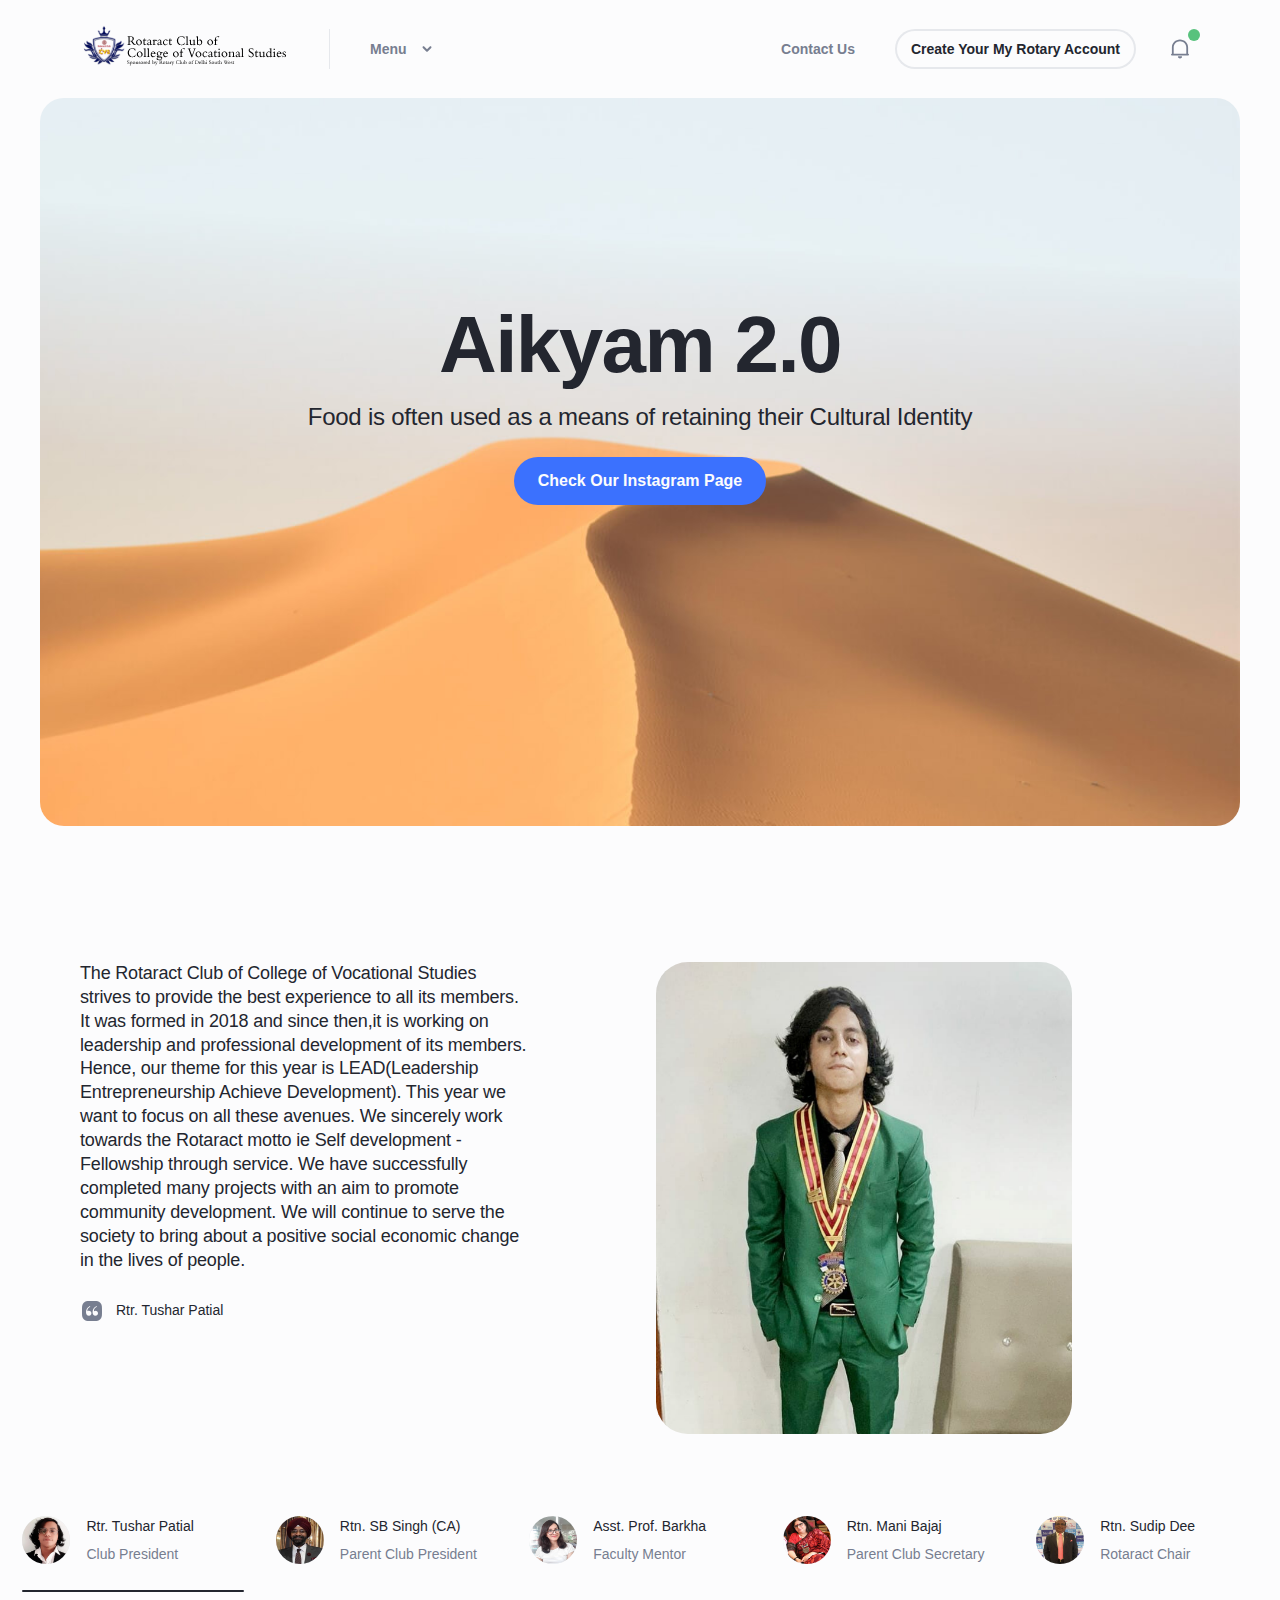
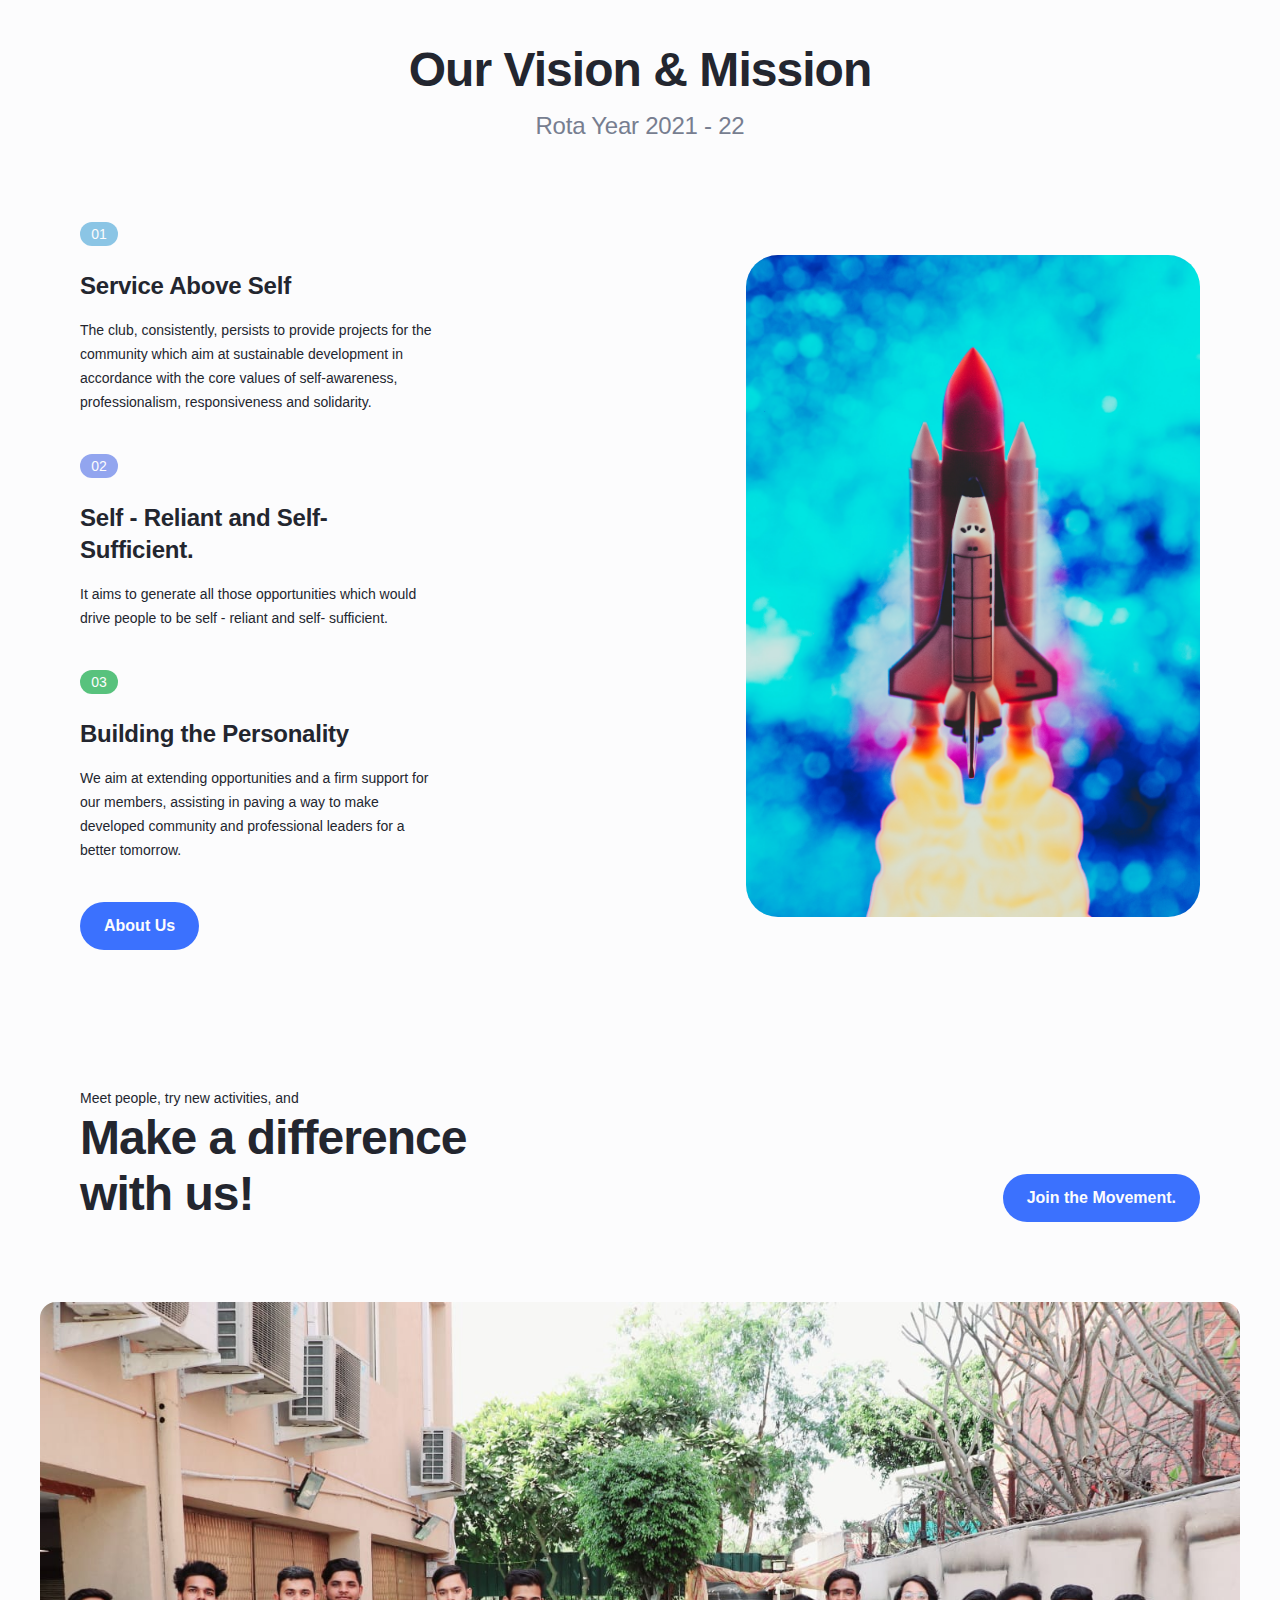
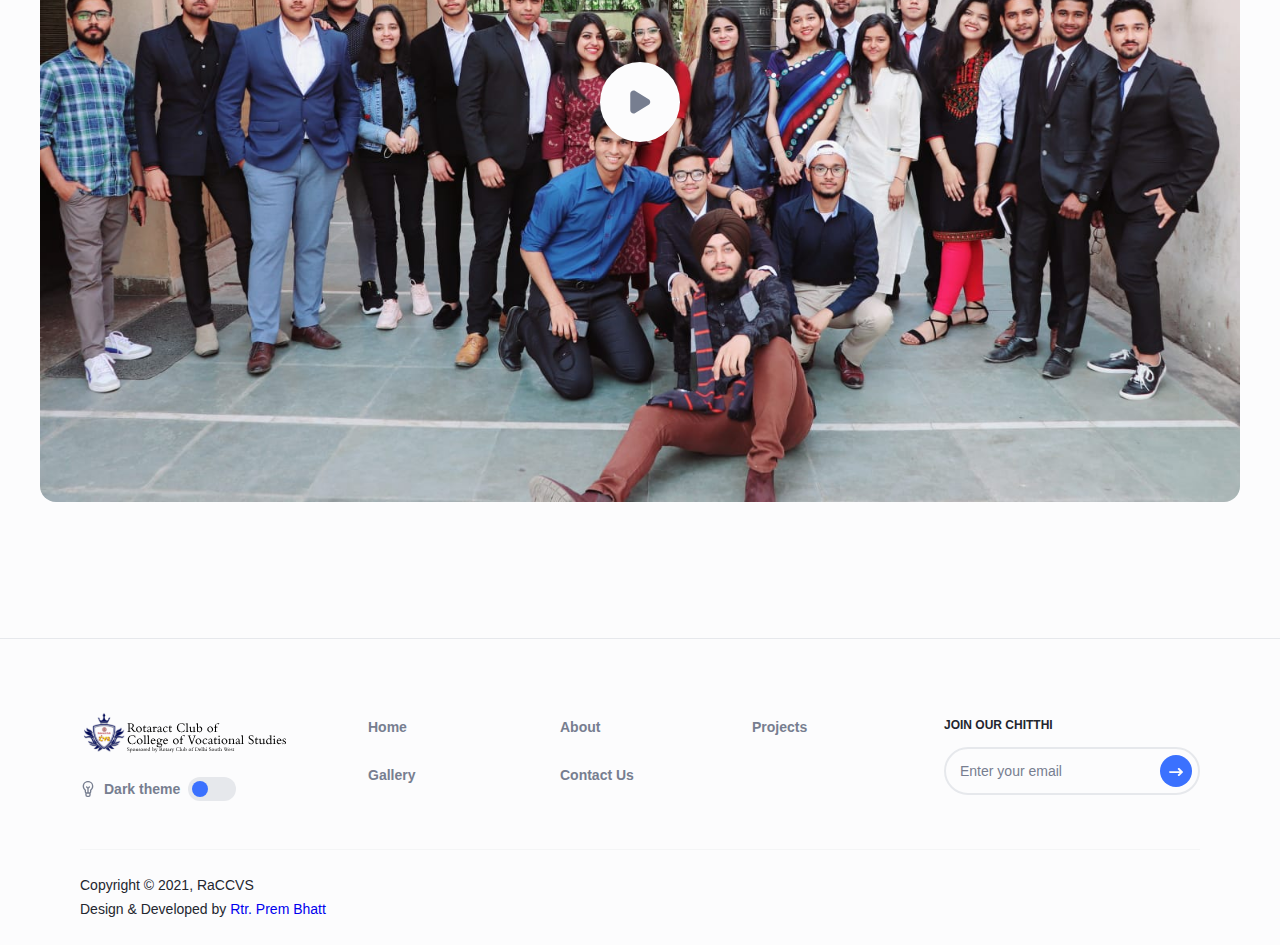
==== index.html @ 1cb5e767 "SB Singh" ====
<!DOCTYPE html>
<html lang="en">

<head>
    <meta charset="UTF-8">
    <meta http-equiv="X-UA-Compatible" content="IE=edge">
    <meta name="viewport" content="width=device-width, initial-scale=1.0">
    <title>Rotaract Club of CVS | Home</title>
    <link rel="shortcut icon" href="assets/img/logo5.svg" type="image/x-icon">
    <!--CSS-->
    <link rel="preconnect" href="https://fonts.gstatic.com/">
    <link rel="stylesheet" href="assets/css/style.css">
    <script>
        var viewportmeta = document.querySelector('meta[name="viewport"]');
        if (viewportmeta) {
            if (screen.width < 375) {
                var newScale = screen.width / 375;
                viewportmeta.content = 'width=375, minimum-scale=' + newScale + ', maximum-scale=1.0, user-scalable=no, initial-scale=' + newScale + '';
            } else {
                viewportmeta.content = 'width=device-width, maximum-scale=1.0, initial-scale=1.0';
            }
        }
    </script>
</head>

<body>
    <!--Darkmode-->
    <script>
        console.log(localStorage.getItem('darkMode'));
        if (localStorage.getItem('darkMode') === "on") {
            document.body.classList.add("dark");
            document.addEventListener("DOMContentLoaded", function () {
                document.querySelector('.js-theme input').checked = true;
            });
        }
    </script>

    <div class="outer">

        <!-- Header Section Start-->
        <header class="header js-header authorization">
            <div class="header__center center">
                <a class="header__logo" href="/">
                    <img class="some-icon" src="assets/img/logo5.svg" alt="Rotaract Club of CVS">
                    <img class="some-icon-dark" src="assets/img/white5.svg" alt="Rotaract Club of CVS">
                </a>
                <div class="header__wrapper js-header-wrapper">
                    <div class="header__item header__item_dropdown js-header-item">
                        <button class="header__head js-header-head">Menu
                            <svg class="icon icon-arrow-down">
                                <use xlink:href="#icon-arrow-down"></use>
                            </svg>
                        </button>
                        <div class="header__body js-header-body">
                            <div class="header__menu">
                                <a class="header__link active" href="index.html">
                                    <svg class="icon icon-home">
                                        <use xlink:href="#icon-home"></use>
                                    </svg>Home
                                </a>
                                <a class="header__link" href="about.html">
                                    <svg class="icon icon-building">
                                        <use xlink:href="#icon-building"></use>
                                    </svg>About
                                </a>
                                <a class="header__link" href="project.html">
                                    <svg class="icon icon-bag">
                                        <use xlink:href="#icon-bag"></use>
                                    </svg>Projects
                                </a>
                                <a class="header__link" href="team.html">
                                    <svg class="icon icon-location">
                                        <use xlink:href="#icon-location"></use>
                                    </svg>Meet Our Team
                                </a>
                                <a class="header__link" href="https://rotaractclubofcvs.substack.com/subscribe">
                                    <svg class="icon icon-comment">
                                        <use xlink:href="#icon-comment"></use>
                                    </svg>Blog
                                </a>
                                <a class="header__link" href="gallery.html">
                                    <svg class="icon icon-image">
                                        <use xlink:href="#icon-image"></use>
                                    </svg>Gallery
                                </a>

                            </div>
                        </div>
                    </div>
                    <a class="header__item" href="mailto:rotaractclubofcvs@gmail.com">Contact Us</a>
                    <a class="button button-stroke button-small header__button"
                        href="https://my.rotary.org/en/signup">Create Your My Rotary Account</a>
                </div>
                <div class="header__item header__item_notification js-header-item">
                    <button class="header__head js-header-head active">
                        <svg class="icon icon-notification">
                            <use xlink:href="#icon-notification"></use>
                        </svg>
                    </button>
                    <div class="header__body js-header-body">
                        <div class="header__title">Notification</div>
                        <div class="header__notifications">

                            <a class="header__notification" href="https://www.instagram.com/rotaractclubofcvs/">
                                <div class="header__avatar"><img src="assets/img/punit.jpeg" alt="Punit"></div>
                                <div class="header__details">
                                    <div class="header__subtitle">Rtr. Punit Kumar</div>
                                    <div class="header__content">Learn more about Aikyam 2.0</div>
                                    <div class="header__date">1 minute ago</div>
                                    <div class="header__status" style="background-color: #3B71FE;"></div>
                                </div>
                            </a>

                            <a class="header__notification" href="https://www.instagram.com/ar/268986765060876/">
                                <div class="header__avatar"><img src="assets/img/prem.jpeg" alt="Prem Bhatt"></div>
                                <div class="header__details">
                                    <div class="header__subtitle">Rtr. Prem Bhatt</div>
                                    <div class="header__content">Check Our Instagram Filter</div>
                                    <div class="header__date">2 hours ago</div>
                                    <div class="header__status" style="background-color: #3B71FE;"></div>
                                </div>
                            </a>
                        </div>
                    </div>
                </div>
                <button class="header__burger js-header-burger"></button>
            </div>
        </header>
        <!-- Header Section End-->

        <div class="outer__inner">

            <!--Hero section Start-->
            <div class="section main main_tasks">
                <div class="main__center center">
                    <div class="main__preview">
                        <picture>
                            <source media="(max-width: 767px)" srcSet="assets/img/main-pic-mobile-5.jpg"><img
                                src="assets/img/main-pic-5.jpg" alt="Main">
                        </picture>
                        <div class="main__wrap">
                            <h1 class="main__title hero">Aikyam 2.0</h1>
                            <div class="main__info info">Food is often used as a means of retaining their Cultural
                                Identity</div>
                            <a class="button main__button" href="https://instagram.com/rotaractclubofcvs?utm_medium=copy_link">Check Our Instagram Page</a>
                        </div>
                    </div>

                </div>
            </div>
            <!--Hero Section End-->

            <!--Notes Section Start-->
            <div class="testimonials__center center js-tabs">
                <div class="adventure__head">
                    <h2 class="adventure__title h2"></h2>
                    <div class="adventure__info info"></div>
                </div>
                <div class="testimonials__container">
                    <div class="testimonials__item js-tabs-item" style="display: none;">
                        <div class="testimonials__row">
                            <div class="testimonials__col">

                                <div class="testimonials__comment">The Rotaract Club of College of Vocational Studies
                                    strives to provide the
                                    best
                                    experience to all its members. It was formed in 2018 and since then,it is working on
                                    leadership and
                                    professional development of its members.
                                    Hence, our theme for this year is LEAD(Leadership Entrepreneurship Achieve
                                    Development). This year we want
                                    to focus
                                    on all these avenues. We sincerely work towards the Rotaract motto ie Self
                                    development - Fellowship
                                    through service.
                                    We have successfully completed many projects with an aim to promote community
                                    development. We will
                                    continue to serve the
                                    society to bring about a positive social economic change in the lives of people.
                                </div>
                                <div class="testimonials__details">
                                    <div class="testimonials__icon">
                                        <svg xmlns="http://www.w3.org/2000/svg" width="24" height="24" fill="none"
                                            viewBox="0 0 24 24">
                                            <path fill-rule="evenodd"
                                                d="M2.804 5C2 6.392 2 8.262 2 12s0 5.608.804 7A6 6 0 0 0 5 21.196C6.392 22 8.262 22 12 22s5.608 0 7-.804A6 6 0 0 0 21.196 19C22 17.608 22 15.739 22 12s0-5.608-.804-7A6 6 0 0 0 19 2.804C17.608 2 15.739 2 12 2s-5.608 0-7 .804A6 6 0 0 0 2.804 5zm4.708 7.31c-.261-.783-.133-1.903.756-3.014.488-.61 1.056-1.083 1.704-1.421a.41.41 0 0 0 .186-.545c-.095-.184-.319-.261-.503-.166-1.17.607-2.057 1.381-2.662 2.32C6.331 10.512 6 11.674 6 12.972c0 1.998.929 3.78 2.948 3.78a2.47 2.47 0 0 0 2.135-1.21c.538-.897.466-2.283-.378-3.071-.835-.78-2.207-.944-3.194-.161zm6.576 0c-.261-.783-.133-1.903.756-3.014.488-.61 1.056-1.083 1.704-1.421a.41.41 0 0 0 .186-.545c-.095-.184-.319-.261-.503-.166-1.169.607-2.057 1.381-2.662 2.32-.661 1.027-.992 2.189-.992 3.487 0 1.998.929 3.78 2.948 3.78 1.367 0 2.476-1.031 2.476-2.476 0-1.571-1.117-2.476-2.476-2.476-.517 0-.995.17-1.436.51z"
                                                fill="#777E90"></path>
                                        </svg>
                                    </div>
                                    <div class="testimonials__author">Rtr. Tushar Patial</div>

                                </div>
                            </div>
                            <div class="testimonials__col">
                                <div class="travel__col">
                                    <div class="travel__wrapper">
                                        <div class="travel__gallery">
                                            <div class="travel__bg">
                                                <img srcSet="assets/img/tush.png" src="assets/img/tush.png"
                                                    alt="President">
                                            </div>
                                        </div>
                                    </div>
                                </div>
                            </div>
                        </div>
                    </div>
                    <div class="testimonials__item js-tabs-item" style="display: block;">
                        <div class="testimonials__row">
                            <div class="testimonials__col">

                                <div class="testimonials__comment">We all know that Rotaract is a voluntary organization
                                    and their club success thrives on one thing only: commitment. Rotaractors are young
                                    people who are committed to Rotary ideals, who are pouring their hearts into
                                    service, and who, in the process, don’t forget to have fun. All the best to the
                                    incoming team led by President Rtr Tushar Patial. Your community will know and judge
                                    Rotaract by your actions, and just like everything else in life- you get out of it
                                    what you put into it.  So, do good work to “Serve to change lives” and follow the
                                    principle of “Service above Self”.</div>
                                <div class="testimonials__details">
                                    <div class="testimonials__icon">
                                        <svg xmlns="http://www.w3.org/2000/svg" width="24" height="24" fill="none"
                                            viewBox="0 0 24 24">
                                            <path fill-rule="evenodd"
                                                d="M2.804 5C2 6.392 2 8.262 2 12s0 5.608.804 7A6 6 0 0 0 5 21.196C6.392 22 8.262 22 12 22s5.608 0 7-.804A6 6 0 0 0 21.196 19C22 17.608 22 15.739 22 12s0-5.608-.804-7A6 6 0 0 0 19 2.804C17.608 2 15.739 2 12 2s-5.608 0-7 .804A6 6 0 0 0 2.804 5zm4.708 7.31c-.261-.783-.133-1.903.756-3.014.488-.61 1.056-1.083 1.704-1.421a.41.41 0 0 0 .186-.545c-.095-.184-.319-.261-.503-.166-1.17.607-2.057 1.381-2.662 2.32C6.331 10.512 6 11.674 6 12.972c0 1.998.929 3.78 2.948 3.78a2.47 2.47 0 0 0 2.135-1.21c.538-.897.466-2.283-.378-3.071-.835-.78-2.207-.944-3.194-.161zm6.576 0c-.261-.783-.133-1.903.756-3.014.488-.61 1.056-1.083 1.704-1.421a.41.41 0 0 0 .186-.545c-.095-.184-.319-.261-.503-.166-1.169.607-2.057 1.381-2.662 2.32-.661 1.027-.992 2.189-.992 3.487 0 1.998.929 3.78 2.948 3.78 1.367 0 2.476-1.031 2.476-2.476 0-1.571-1.117-2.476-2.476-2.476-.517 0-.995.17-1.436.51z"
                                                fill="#777E90"></path>
                                        </svg>
                                    </div>
                                    <div class="testimonials__author">Rtn. SB Singh (CA)</div>

                                </div>
                            </div>
                            <div class="testimonials__col">
                                <div class="travel__col">
                                    <div class="travel__wrapper">
                                        <div class="travel__gallery">
                                            <div class="travel__bg">
                                                <img srcSet="assets/img/sbsingh.png" src="assets/img/sbsingh.png"
                                                    alt="SB singh">
                                            </div>
                                        </div>
                                    </div>
                                </div>
                            </div>
                        </div>
                    </div>
                    <div class="testimonials__item js-tabs-item" style="display: none;">
                        <div class="testimonials__row">
                            <div class="testimonials__col">

                                <div class="testimonials__comment"> Rotaract Club of College of Vocational Studies is
                                    one of the
                                    organisations recognised by Rotary International. Chartered in 2018 in the College
                                    as one of the most
                                    active clubs, it falls under Rotaract District 3011. With more than 30 awards won in
                                    2020-21, it has been
                                    awarded as the best institution based club in Silver Category. I am immensely proud
                                    to be associated with
                                    this club as it's Mentor, where the members work tirelessly towards fulfilling the
                                    global goals of peace,
                                    health, education, environment and economic development. Even in the pandemic the
                                    club has been doing it's
                                    part by spreading awareness and dedicating itself to community service.
                                    I urge all the current and new members of the club to put their best foot forward in
                                    the service and hope
                                    that they continue to render themselves in the selfless duty they have towards the
                                    community
                                </div>
                                <div class="testimonials__details">
                                    <div class="testimonials__icon">
                                        <svg xmlns="http://www.w3.org/2000/svg" width="24" height="24" fill="none"
                                            viewBox="0 0 24 24">
                                            <path fill-rule="evenodd"
                                                d="M2.804 5C2 6.392 2 8.262 2 12s0 5.608.804 7A6 6 0 0 0 5 21.196C6.392 22 8.262 22 12 22s5.608 0 7-.804A6 6 0 0 0 21.196 19C22 17.608 22 15.739 22 12s0-5.608-.804-7A6 6 0 0 0 19 2.804C17.608 2 15.739 2 12 2s-5.608 0-7 .804A6 6 0 0 0 2.804 5zm4.708 7.31c-.261-.783-.133-1.903.756-3.014.488-.61 1.056-1.083 1.704-1.421a.41.41 0 0 0 .186-.545c-.095-.184-.319-.261-.503-.166-1.17.607-2.057 1.381-2.662 2.32C6.331 10.512 6 11.674 6 12.972c0 1.998.929 3.78 2.948 3.78a2.47 2.47 0 0 0 2.135-1.21c.538-.897.466-2.283-.378-3.071-.835-.78-2.207-.944-3.194-.161zm6.576 0c-.261-.783-.133-1.903.756-3.014.488-.61 1.056-1.083 1.704-1.421a.41.41 0 0 0 .186-.545c-.095-.184-.319-.261-.503-.166-1.169.607-2.057 1.381-2.662 2.32-.661 1.027-.992 2.189-.992 3.487 0 1.998.929 3.78 2.948 3.78 1.367 0 2.476-1.031 2.476-2.476 0-1.571-1.117-2.476-2.476-2.476-.517 0-.995.17-1.436.51z"
                                                fill="#777E90"></path>
                                        </svg>
                                    </div>
                                    <div class="testimonials__author">Asst. Prof. Barkha Jamwal</div>

                                </div>
                            </div>
                            <div class="testimonials__col">
                                <div class="travel__col">
                                    <div class="travel__wrapper">

                                        <div class="travel__gallery">
                                            <div class="travel__bg">
                                                <img srcSet="assets/img/barkha.png" src="assets/img/barkha.png"
                                                    alt="Teacher">
                                            </div>

                                        </div>


                                    </div>
                                </div>
                            </div>
                        </div>
                    </div>
                    <div class="testimonials__item js-tabs-item" style="display: none;">
                        <div class="testimonials__row">
                            <div class="testimonials__col">

                                <div class="testimonials__comment">We all know that Rotaract is a voluntary organization
                                    and their club success thrives on one thing only: commitment. Rotaractors are young
                                    people who are committed to Rotary ideals, who are pouring their hearts into
                                    service, and who, in the process, don’t forget to have fun. To volunteer is to
                                    commit and this means giving your time and skills to a cause. You all have come
                                    together to take action in the communities, to develop your leadership and
                                    professional skills, and to have fun. You all have your part to play and the most
                                    important thing your club wants from you is your word. Great projects always start
                                    with a word because if no one says anything, then nothing gets done. 

                                    All the best to the incoming team led by President Rtr Tushar Patial. Your community
                                    will know and judge Rotaract by your actions, and just like everything else in life-
                                    you get out of it what you put into it.  So, do good work to “Serve to change lives”
                                    and follow the principle of “Service above Self”.
                                </div>
                                <div class="testimonials__details">
                                    <div class="testimonials__icon">
                                        <svg xmlns="http://www.w3.org/2000/svg" width="24" height="24" fill="none"
                                            viewBox="0 0 24 24">
                                            <path fill-rule="evenodd"
                                                d="M2.804 5C2 6.392 2 8.262 2 12s0 5.608.804 7A6 6 0 0 0 5 21.196C6.392 22 8.262 22 12 22s5.608 0 7-.804A6 6 0 0 0 21.196 19C22 17.608 22 15.739 22 12s0-5.608-.804-7A6 6 0 0 0 19 2.804C17.608 2 15.739 2 12 2s-5.608 0-7 .804A6 6 0 0 0 2.804 5zm4.708 7.31c-.261-.783-.133-1.903.756-3.014.488-.61 1.056-1.083 1.704-1.421a.41.41 0 0 0 .186-.545c-.095-.184-.319-.261-.503-.166-1.17.607-2.057 1.381-2.662 2.32C6.331 10.512 6 11.674 6 12.972c0 1.998.929 3.78 2.948 3.78a2.47 2.47 0 0 0 2.135-1.21c.538-.897.466-2.283-.378-3.071-.835-.78-2.207-.944-3.194-.161zm6.576 0c-.261-.783-.133-1.903.756-3.014.488-.61 1.056-1.083 1.704-1.421a.41.41 0 0 0 .186-.545c-.095-.184-.319-.261-.503-.166-1.169.607-2.057 1.381-2.662 2.32-.661 1.027-.992 2.189-.992 3.487 0 1.998.929 3.78 2.948 3.78 1.367 0 2.476-1.031 2.476-2.476 0-1.571-1.117-2.476-2.476-2.476-.517 0-.995.17-1.436.51z"
                                                fill="#777E90"></path>
                                        </svg>
                                    </div>
                                    <div class="testimonials__author">Rtn. Mani Bajaj</div>

                                </div>
                            </div>
                            <div class="testimonials__col">
                                <div class="travel__col">
                                    <div class="travel__wrapper">

                                        <div class="travel__gallery">
                                            <div class="travel__bg">
                                                <img srcSet="assets/img/mani.png" src="assets/img/mani.png"
                                                    alt="Prem Bhatt 1916">
                                            </div>
                                        </div>


                                    </div>
                                </div>
                            </div>
                        </div>
                    </div>
                    <div class="testimonials__item js-tabs-item" style="display: none;">
                        <div class="testimonials__row">
                            <div class="testimonials__col">

                                <div class="testimonials__comment">My best wishes to Rotaract Club of Vocational Studies
                                    for the launch of their website. This will entail a lot of information on the social
                                    activities of the club to be put up online. The way Rotaract Club of vocational
                                    studies have been working on social projects, the day is not far when they will be
                                    one of the best Rotaract Clubs in the District. The whole social ecosystem is well
                                    encapsulated through various projects done through out the year by these young guns.
                                    Am sure all of you will become worthy Rotarians upon finishing your stint as the
                                    Rotaractors. Best wishes and blessings always. Jai Guruji.
                                </div>
                                <div class="testimonials__details">
                                    <div class="testimonials__icon">
                                        <svg xmlns="http://www.w3.org/2000/svg" width="24" height="24" fill="none"
                                            viewBox="0 0 24 24">
                                            <path fill-rule="evenodd"
                                                d="M2.804 5C2 6.392 2 8.262 2 12s0 5.608.804 7A6 6 0 0 0 5 21.196C6.392 22 8.262 22 12 22s5.608 0 7-.804A6 6 0 0 0 21.196 19C22 17.608 22 15.739 22 12s0-5.608-.804-7A6 6 0 0 0 19 2.804C17.608 2 15.739 2 12 2s-5.608 0-7 .804A6 6 0 0 0 2.804 5zm4.708 7.31c-.261-.783-.133-1.903.756-3.014.488-.61 1.056-1.083 1.704-1.421a.41.41 0 0 0 .186-.545c-.095-.184-.319-.261-.503-.166-1.17.607-2.057 1.381-2.662 2.32C6.331 10.512 6 11.674 6 12.972c0 1.998.929 3.78 2.948 3.78a2.47 2.47 0 0 0 2.135-1.21c.538-.897.466-2.283-.378-3.071-.835-.78-2.207-.944-3.194-.161zm6.576 0c-.261-.783-.133-1.903.756-3.014.488-.61 1.056-1.083 1.704-1.421a.41.41 0 0 0 .186-.545c-.095-.184-.319-.261-.503-.166-1.169.607-2.057 1.381-2.662 2.32-.661 1.027-.992 2.189-.992 3.487 0 1.998.929 3.78 2.948 3.78 1.367 0 2.476-1.031 2.476-2.476 0-1.571-1.117-2.476-2.476-2.476-.517 0-.995.17-1.436.51z"
                                                fill="#777E90"></path>
                                        </svg>
                                    </div>
                                    <div class="testimonials__author">Rtn. Sudip Dee</div>

                                </div>
                            </div>
                            <div class="testimonials__col">
                                <div class="travel__col">
                                    <div class="travel__wrapper">

                                        <div class="travel__gallery">
                                            <div class="travel__bg">
                                                <img srcSet="assets/img/sudeep.png" src="assets/img/sudeep.png"
                                                    alt="Travel">
                                            </div>

                                        </div>


                                    </div>
                                </div>
                            </div>
                        </div>
                    </div>
                </div>
                <div class="testimonials__nav">
                    <a class="testimonials__link js-tabs-link" href="#" data-aos="animation-opacity">
                        <div class="testimonials__avatar"><img src="assets/img/tushar1.jpeg" alt="President"></div>
                        <div class="testimonials__group">
                            <div class="testimonials__man">Rtr. Tushar Patial</div>
                            <div class="testimonials__position">Club President</div>
                        </div>
                    </a>
                    <a class="testimonials__link js-tabs-link active" href="#" data-aos="animation-opacity">
                        <div class="testimonials__avatar"><img src="assets/img/sbsingh.png" alt="SB Singh"></div>
                        <div class="testimonials__group">
                            <div class="testimonials__man">Rtn. SB Singh (CA)</div>
                            <div class="testimonials__position">Parent Club President</div>
                        </div>
                    </a>
                    <a class="testimonials__link js-tabs-link" href="#" data-aos="animation-opacity">
                        <div class="testimonials__avatar"><img src="assets/img/barkha.png" alt="Teacher"></div>
                        <div class="testimonials__group">
                            <div class="testimonials__man">Asst. Prof. Barkha </div>
                            <div class="testimonials__position">Faculty Mentor</div>
                        </div>
                    </a>
                    <a class="testimonials__link js-tabs-link" href="#" data-aos="animation-opacity">
                        <div class="testimonials__avatar"><img src="assets/img/mani.png" alt="Prem Bhatt"></div>
                        <div class="testimonials__group">
                            <div class="testimonials__man">Rtn. Mani Bajaj</div>
                            <div class="testimonials__position">Parent Club Secretary</div>
                        </div>
                    </a>
                    <a class="testimonials__link js-tabs-link" href="#" data-aos="animation-opacity">
                        <div class="testimonials__avatar"><img src="assets/img/sudeep.png" alt="Mansi"></div>
                        <div class="testimonials__group">
                            <div class="testimonials__man">Rtn. Sudip Dee</div>
                            <div class="testimonials__position">Rotaract Chair </div>
                        </div>
                    </a>
                </div>
            </div>
            <!--Notes Section End-->


            <!--About Section Start-->
            <div class="section_travel">
                <div class="travel__center center">
                    <div class="travel__head">
                        <h2 class="travel__title h2">Our Vision & Mission</h2>
                        <div class="travel__info info">Rota Year 2021 - 22 </div>
                    </div>
                    <div class="travel__row">
                        <div class="travel__col">
                            <div class="travel__list">
                                <div class="travel__item">
                                    <div class="travel__number" style="background-color: #8BC5E5;">01</div>
                                    <div class="travel__subtitle">Service Above Self</div>
                                    <div class="travel__content">The club, consistently, persists to provide projects
                                        for the community which
                                        aim at sustainable development in accordance with the core values of
                                        self-awareness, professionalism,
                                        responsiveness and solidarity. </div>
                                </div>
                                <div class="travel__item">
                                    <div class="travel__number" style="background-color: #92A5EF;">02</div>
                                    <div class="travel__subtitle">Self - Reliant and Self- Sufficient. </div>
                                    <div class="travel__content">It aims to generate all those opportunities which would
                                        drive people to be
                                        self - reliant and self- sufficient. </div>
                                </div>
                                <div class="travel__item">
                                    <div class="travel__number" style="background-color: #58C27D;">03</div>
                                    <div class="travel__subtitle">Building the Personality</div>
                                    <div class="travel__content">We aim at extending opportunities and a firm support
                                        for our members,
                                        assisting in paving a way to make developed community and professional leaders
                                        for a better tomorrow.
                                    </div>
                                </div>
                            </div><a class="button travel__button" href="/about">About Us
                            </a>
                        </div>
                        <div class="travel__col">
                            <div class="travel__wrapper">
                                <div class="travel__gallery">
                                    <div class="travel__bg"><img srcSet="assets/img/aero.png" src="assets/img/aero.png"
                                            alt="Travel"></div>
                                </div>
                            </div>
                        </div>
                    </div>
                </div>
            </div>
            <!--About Section End-->


            <!--FAQ-->

            <!--FAQ-->

            <!--Video Section Start-->
            <div class="section view">
                <div class="view__center center">
                    <div class="view__head">
                        <div class="view__details">
                            <div class="view__stage">Meet people, try new activities, and</div>
                            <h2 class="view__title h2">Make a difference <br>with us!</h2>
                        </div><a class="button view__button" href="#">Join the Movement.</a>
                    </div>
                    <div class="view__body"><a class="view__preview js-open-phone" data-fancybox
                            href="https://youtu.be/Ak2BIHdxaeE"><img
                                src="assets/img/WhatsApp Image 2021-08-30 at 12.40.53 PM.jpeg" alt="Video">
                            <button class="play">
                                <svg class="icon icon-play">
                                    <use xlink:href="#icon-play"></use>
                                </svg>
                            </button></a></div>
                </div>
            </div>
            <!--Video Section End-->






        </div>





        <!--Footer Section Start-->
        <footer class="footer">
            <div class="footer__center center">
                <div class="footer__row">
                    <div class="footer__col"><a class="footer__logo" href="index.html">
                            <img class="some-icon" src="assets/img/logo5.svg" alt="Rotaract Club of CVS">
                            <img class="some-icon-dark" src="assets/img/white5.svg" alt="Rotaract Club of CVS"></a>
                        <div class="footer__theme">
                            <svg class="icon icon-bulb">
                                <use xlink:href="#icon-bulb"></use>
                            </svg>Dark theme
                            <label class="theme js-theme">
                                <input class="theme__input" type="checkbox" /><span class="theme__inner"><span
                                        class="theme__box"></span></span>
                            </label>
                        </div>
                    </div>
                    <div class="footer__col">
                        <div class="footer__menu">
                            <a class="footer__link" href="/">Home</a>
                            <a class="footer__link" href="/about">About</a>
                            <a class="footer__link" href="/projects">Projects</a>
                            <a class="footer__link" href="cars.html">Gallery</a>
                            <a class="footer__link" href="/contact">Contact Us</a>
                        </div>
                    </div>
                    <div class="footer__col">
                        <div class="footer__info">Join our Chitthi</div>
                        <form class="subscription">
                            <input class="subscription__input" type="email" name="email" placeholder="Enter your email"
                                required="required" />
                            <button class="subscription__btn" src="https://rotaractclubofcvs.substack.com/embed">
                                <svg class="icon icon-arrow-next">
                                    <use xlink:href="#icon-arrow-next"></use>
                                </svg>
                            </button>
                        </form>
                    </div>
                </div>
                <div class="footer__bottom">
                    <div class="footer__copyright">Copyright © 2021, RaCCVS</a>

                        <div class="footer__copyright">Design & Developed by <a href=" https://znap.link/PremBhatt ">
                                Rtr. Prem Bhatt </a>
                        </div>
                    </div>
                </div>
        </footer>
        <!--Footer Section End-->




    </div>

    <!--Navbar-->

    <!--javaScripts-->
    <script src="assets/js/lib/jquery.min.js"></script>
    <script src="assets/js/lib/slick.min.js"></script>
    <script src="assets/js/lib/jquery.nice-select.min.js"></script>
    <script src="assets/js/lib/share-buttons.js"></script>
    <script src="assets/js/lib/jquery.fancybox.min.js"></script>
    <script src="assets/js/lib/jquery.rateyo.min.js"></script>
    <script src="assets/js/lib/nouislider.min.js"></script>
    <script src="assets/js/lib/wNumb.js"></script>
    <script src="assets/js/lib/jquery.magnific-popup.min.js"></script>
    <script src="assets/js/lib/moment.min.js"></script>
    <script src="assets/js/lib/jquery.daterangepicker.min.js"></script>
    <script src="assets/js/lib/simpleParallax.min.js"></script>
    <script src="assets/js/custom.js"></script>
    <script src="assets/js/style.js"></script>

    <!-- svg sprite-->
    <div style="display: none"><svg width="0" height="0">
            <symbol xmlns="http://www.w3.org/2000/svg" viewBox="0 0 16 16" id="icon-arrow-down">
                <path
                    d="M10.805 6.362c-.26-.26-.682-.26-.943 0L8 8.224 6.138 6.362c-.26-.26-.682-.26-.943 0s-.26.682 0 .943l2.333 2.333c.26.26.682.26.943 0l2.333-2.333c.26-.26.26-.682 0-.943z">
                </path>
            </symbol>
            <symbol xmlns="http://www.w3.org/2000/svg" viewBox="0 0 16 16" id="icon-arrow-bottom">
                <path
                    d="M15.039 3.961c-.653-.653-1.713-.653-2.366 0L8 8.634 3.327 3.961c-.653-.653-1.713-.653-2.366 0s-.653 1.713 0 2.366l5.856 5.856c.653.653 1.713.653 2.366 0l5.856-5.856c.653-.653.653-1.713 0-2.366z">
                </path>
            </symbol>
            <symbol xmlns="http://www.w3.org/2000/svg" viewBox="0 0 16 16" id="icon-arrow-left">
                <path
                    d="M12.207.521a1.78 1.78 0 0 1 0 2.514L7.242 8l4.965 4.965a1.78 1.78 0 0 1 0 2.514 1.78 1.78 0 0 1-2.514 0L3.471 9.257a1.78 1.78 0 0 1 0-2.514L9.693.521a1.78 1.78 0 0 1 2.514 0z">
                </path>
            </symbol>
            <symbol xmlns="http://www.w3.org/2000/svg" viewBox="0 0 16 16" id="icon-arrow-right">
                <path
                    d="M6.528 5.195c-.26.26-.26.682 0 .943L8.39 8 6.528 9.862c-.26.26-.26.682 0 .943s.682.26.943 0l2.333-2.333c.26-.26.26-.682 0-.943L7.471 5.195c-.26-.26-.682-.26-.943 0z">
                </path>
            </symbol>
            <symbol xmlns="http://www.w3.org/2000/svg" viewBox="0 0 16 16" id="icon-email">
                <path
                    d="M13.334 2a2 2 0 0 1 1.995 1.851l.005.149v8a2 2 0 0 1-1.851 1.995l-.149.005H2.667a2 2 0 0 1-1.995-1.851L.667 12V4a2 2 0 0 1 1.851-1.995L2.667 2h10.667zm0 1.333H2.667C2.299 3.333 2 3.632 2 4v8c0 .368.298.667.667.667h10.667c.368 0 .667-.298.667-.667V4c0-.368-.298-.667-.667-.667zm-.821 1.573c.236.283.198.703-.085.939L9.281 8.468a2 2 0 0 1-2.561 0L3.574 5.845c-.283-.236-.321-.656-.085-.939s.656-.321.939-.085l3.146 2.622c.247.206.606.206.854 0l3.146-2.622c.283-.236.703-.197.939.085z">
                </path>
            </symbol>
            <symbol xmlns="http://www.w3.org/2000/svg" viewBox="0 0 16 16" id="icon-comment">
                <path
                    d="M8 1.413c1.643 0 3.124.162 4.203.326 1.127.171 2.019.997 2.213 2.12a17.13 17.13 0 0 1 .25 2.887 17.13 17.13 0 0 1-.25 2.887c-.193 1.123-1.086 1.949-2.213 2.12a28.6 28.6 0 0 1-3.787.323l-4.077 2.409a.67.67 0 0 1-1.006-.574v-2.269c-.902-.3-1.584-1.045-1.75-2.009-.135-.783-.25-1.777-.25-2.887s.115-2.104.25-2.887c.193-1.123 1.086-1.949 2.213-2.12 1.08-.164 2.561-.326 4.203-.326zm0 1.333a27.01 27.01 0 0 0-4.003.311c-.596.091-1.01.506-1.099 1.028a15.8 15.8 0 0 0-.231 2.661 15.8 15.8 0 0 0 .231 2.661c.078.453.395.817.856.97l.913.303v2.063l3.375-1.994.353-.006a27.26 27.26 0 0 0 3.609-.308c.596-.091 1.01-.506 1.099-1.028.125-.724.231-1.641.231-2.661s-.106-1.937-.231-2.661c-.09-.522-.504-.938-1.099-1.028A27.01 27.01 0 0 0 8 2.746zm-.667 4.667c.368 0 .667.298.667.667s-.298.667-.667.667h0-2.667C4.298 8.746 4 8.448 4 8.08s.298-.667.667-.667h0zm4-2.667c.368 0 .667.298.667.667s-.298.667-.667.667h0-6.667C4.298 6.08 4 5.781 4 5.413s.298-.667.667-.667h0z">
                </path>
            </symbol>
            <symbol xmlns="http://www.w3.org/2000/svg" viewBox="0 0 16 16" id="icon-home">
                <path
                    d="M8.287 1.411c.09.02.177.053.278.102l.086.044.318.184.132.079 2.561 1.543 3.348 2.009c.316.189.418.599.229.915-.17.284-.519.396-.817.277l-.097-.048-.99-.594v6.751c-.001.619-.013.951-.145 1.211-.128.251-.332.455-.583.583-.233.119-.526.141-1.033.144H10v.001H6v-.001H4.428c-.508-.004-.8-.026-1.033-.144-.251-.128-.455-.332-.583-.583-.119-.233-.141-.526-.144-1.033l-.001-6.928-.99.594c-.316.189-.725.087-.915-.229-.17-.284-.105-.644.14-.852l.088-.063 3.344-2.006L6.899 1.82l.451-.263.084-.043c.101-.049.189-.082.279-.102.189-.042.385-.042.574 0zM8 2.721l-.006.003-2.973 1.784L4 5.123l.001 7.651.008.399.005.071.002.018.018.002a6.48 6.48 0 0 0 .469.013H6V10.61a2 2 0 0 1 3.995-.149l.005.149v2.666h1.498l.399-.008.071-.005.018-.002.002-.018c.011-.133.013-.311.014-.608V5.123l-1.025-.618-2.969-1.781L8 2.721zm0 7.223c-.368 0-.667.298-.667.667l-.001 2.666h1.333l.001-2.666c0-.368-.298-.667-.667-.667z">
                </path>
            </symbol>
            <symbol xmlns="http://www.w3.org/2000/svg" viewBox="0 0 16 16" id="icon-home-fill">
                <path
                    d="M13.333 12.534V5.978l.99.594c.316.189.725.087.915-.229s.087-.725-.229-.915L11.661 3.42 9.1 1.877h0l-.45-.263-.086-.044c-.101-.049-.188-.082-.278-.102-.189-.042-.385-.042-.574 0-.09.02-.178.053-.279.102l-.084.043-.451.263h0L4.334 3.422.99 5.429c-.316.189-.418.599-.229.915s.599.418.915.229l.99-.594v6.556c0 .747 0 1.12.145 1.405.128.251.332.455.583.583.285.145.659.145 1.405.145h1.2v-4a2 2 0 0 1 4 0v4h1.2c.747 0 1.12 0 1.405-.145.251-.128.455-.332.583-.583.145-.285.145-.659.145-1.405z">
                </path>
            </symbol>
            <symbol xmlns="http://www.w3.org/2000/svg" viewBox="0 0 16 16" id="icon-globe">
                <path
                    d="M8 1.334a6.67 6.67 0 0 1 6.631 5.971l.003.029.033.667a6.67 6.67 0 0 1-13.3.667l-.033-.667c0-.225.011-.447.033-.667h0a6.67 6.67 0 0 1 6.634-6zm1.982 7.334H6.018c.077 1.396.391 2.599.817 3.451.532 1.065 1.021 1.216 1.164 1.216s.632-.151 1.164-1.216c.426-.852.74-2.055.817-3.451zm-5.299 0H2.708c.228 1.831 1.385 3.374 2.983 4.142-.556-1.068-.927-2.52-1.008-4.142zm8.609 0h-1.975c-.081 1.622-.452 3.074-1.009 4.142a5.34 5.34 0 0 0 2.984-4.143zm-7.6-5.476l-.143.071c-1.525.79-2.62 2.295-2.841 4.071h1.975c.08-1.623.452-3.074 1.008-4.143zM8 2.667c-.143 0-.632.151-1.164 1.216-.426.852-.74 2.055-.817 3.452h3.964c-.077-1.396-.391-2.6-.817-3.452-.501-1.002-.963-1.195-1.136-1.214L8 2.667h0zm2.308.524l.049.095c.53 1.059.882 2.473.96 4.048h1.975a5.34 5.34 0 0 0-2.984-4.143z">
                </path>
            </symbol>
            <symbol xmlns="http://www.w3.org/2000/svg" viewBox="0 0 16 16" id="icon-bell">
                <path
                    d="M8.833 12.861c.368 0 .679.313.516.643-.072.146-.169.281-.289.398-.281.276-.663.431-1.061.431s-.779-.155-1.061-.431a1.47 1.47 0 0 1-.289-.398c-.163-.33.148-.643.516-.643h1.667zM8 1.667c2.982 0 5.4 2.382 5.4 5.321v4.106h.011a.59.59 0 0 1 .589.589.59.59 0 0 1-.589.589H2.589A.59.59 0 0 1 2 11.683a.59.59 0 0 1 .589-.589H2.6V6.988c0-2.939 2.418-5.321 5.4-5.321zm0 1.178c-2.32 0-4.2 1.855-4.2 4.142v4.106h8.4V6.988c0-2.288-1.88-4.142-4.2-4.142z">
                </path>
            </symbol>
            <symbol xmlns="http://www.w3.org/2000/svg" viewBox="0 0 16 16" id="icon-flag">
                <path
                    d="M3.22 0c.368 0 .667.298.667.667v.666h7.768c1.097 0 1.707 1.239 1.089 2.103l-.077.098L10.553 6l2.113 2.466c.714.833.17 2.103-.888 2.196l-.124.005-7.768-.001v4.667c0 .368-.298.667-.667.667s-.667-.298-.667-.667V.667c0-.368.298-.667.667-.667zm8.434 2.667H3.886v6.667h7.768L8.797 6l2.857-3.333z">
                </path>
            </symbol>
            <symbol xmlns="http://www.w3.org/2000/svg" viewBox="0 0 16 16" id="icon-building">
                <path
                    d="M7.333 1.333a2 2 0 0 1 2 2v3.333h3.333a2 2 0 0 1 1.995 1.851l.005.149v4a2 2 0 0 1-1.851 1.995l-.149.005H3.333a2 2 0 0 1-2-2V3.333a2 2 0 0 1 2-2h4zm0 1.333h-4c-.335 0-.612.247-.659.568l-.007.099v9.333c0 .335.247.612.568.659l.099.007H4v-.667c0-.335.247-.612.568-.659L4.666 12H6c.335 0 .612.247.659.568l.007.099v.667H8v-10c0-.368-.298-.667-.667-.667zM12.666 8H9.333v5.333h3.333c.368 0 .667-.298.667-.667v-4c0-.368-.298-.667-.667-.667zm-1.333 3.333c.368 0 .667.298.667.667s-.298.667-.667.667-.667-.298-.667-.667.298-.667.667-.667zm0-2c.368 0 .667.298.667.667s-.298.667-.667.667-.667-.298-.667-.667.298-.667.667-.667zM6 9.333c.368 0 .667.298.667.667s-.298.667-.667.667h0-1.333C4.298 10.666 4 10.368 4 10s.298-.667.667-.667h0zm0-2.667c.368 0 .667.298.667.667S6.368 8 6 8H4.666C4.298 8 4 7.701 4 7.333s.298-.667.667-.667H6zM6 4c.368 0 .667.298.667.667s-.298.667-.667.667H4.666c-.368 0-.667-.298-.667-.667S4.298 4 4.666 4H6z">
                </path>
            </symbol>
            <symbol xmlns="http://www.w3.org/2000/svg" viewBox="0 0 16 16" id="icon-arrow-next">
                <path
                    d="M10.39 3.765c.464-.375 1.187-.349 1.615.057l3.692 3.5a.91.91 0 0 1 0 1.357l-3.692 3.5c-.428.406-1.151.431-1.615.057s-.493-1.007-.065-1.413L12.247 9H1.143C.512 9 0 8.552 0 8s.512-1 1.143-1h11.104l-1.922-1.822c-.428-.406-.399-1.038.065-1.413z">
                </path>
            </symbol>
            <symbol xmlns="http://www.w3.org/2000/svg" viewBox="0 0 16 16" id="icon-arrow-prev">
                <path
                    d="M5.61 12.235c-.464.375-1.187.349-1.615-.057l-3.692-3.5a.91.91 0 0 1 0-1.357l3.692-3.5c.428-.406 1.151-.431 1.615-.057s.493 1.007.065 1.413L3.753 7h11.104C15.488 7 16 7.448 16 8s-.512 1-1.143 1H3.753l1.922 1.822c.428.406.399 1.038-.065 1.413z">
                </path>
            </symbol>
            <symbol xmlns="http://www.w3.org/2000/svg" viewBox="0 0 16 16" id="icon-notification">
                <path
                    d="M8.833 12.861c.368 0 .679.313.516.643-.072.146-.169.281-.289.398-.281.276-.663.431-1.061.431s-.779-.155-1.061-.431a1.47 1.47 0 0 1-.289-.398c-.163-.33.148-.643.516-.643h1.667zM8 1.667c2.982 0 5.4 2.382 5.4 5.321v4.106h.011a.59.59 0 0 1 .589.589.59.59 0 0 1-.589.589H2.589A.59.59 0 0 1 2 11.683a.59.59 0 0 1 .589-.589H2.6V6.988c0-2.939 2.418-5.321 5.4-5.321zm0 1.178c-2.32 0-4.2 1.855-4.2 4.142v4.106h8.4V6.988c0-2.288-1.88-4.142-4.2-4.142z">
                </path>
            </symbol>
            <symbol xmlns="http://www.w3.org/2000/svg" viewBox="0 0 16 16" id="icon-bulb">
                <path
                    d="M7.999 0c2.946 0 5.333 2.388 5.333 5.333 0 1.684-.781 3.186-2 4.164v1.17c0 .591-.256 1.122-.663 1.488L10.668 14a2 2 0 0 1-2 2H7.335a2 2 0 0 1-2-2v-1.841c-.41-.366-.668-.899-.668-1.492v-1.17c-1.219-.977-2-2.479-2-4.164C2.666 2.388 5.054 0 7.999 0zm1.335 12.667l-2.667-.001V14c0 .368.298.667.667.667h1.333c.368 0 .667-.298.667-.667v-1.333h0zM7.999 1.333a4 4 0 0 0-4 4A3.99 3.99 0 0 0 5.5 8.457l.499.4v1.81c0 .368.298.667.667.667h.668V7.609L6.196 6.471c-.26-.26-.26-.682 0-.943s.682-.26.943 0h0L8 6.39l.862-.862c.26-.26.682-.26.943 0s.26.682 0 .943h0L8.667 7.609v3.724h.666c.368 0 .667-.298.667-.667v-1.81l.499-.4a3.99 3.99 0 0 0 1.501-3.123 4 4 0 0 0-4-4z">
                </path>
            </symbol>
            <symbol xmlns="http://www.w3.org/2000/svg" viewBox="0 0 16 16" id="icon-coin">
                <path
                    d="M8 1.334a6.67 6.67 0 0 1 6.667 6.667A6.67 6.67 0 0 1 8 14.667a6.67 6.67 0 0 1-6.667-6.667A6.67 6.67 0 0 1 8 1.334zm0 1.333c-2.946 0-5.333 2.388-5.333 5.333S5.054 13.334 8 13.334s5.333-2.388 5.333-5.333S10.945 2.667 8 2.667zm0 1.333c.368 0 .667.298.667.667a2 2 0 0 1 2 2c0 .368-.298.667-.667.667s-.667-.298-.667-.667-.298-.667-.667-.667H7.162c-.274 0-.496.222-.496.496 0 .213.137.403.339.47l2.411.804a1.83 1.83 0 0 1-.578 3.564h-.171c0 .368-.298.667-.667.667s-.667-.298-.667-.667a2 2 0 0 1-2-2c0-.368.298-.667.667-.667s.667.298.667.667.298.667.667.667h1.504c.274 0 .496-.222.496-.496 0-.213-.136-.403-.339-.47l-2.411-.804a1.83 1.83 0 0 1 .578-3.564h.171c0-.368.298-.667.667-.667z">
                </path>
            </symbol>
            <symbol xmlns="http://www.w3.org/2000/svg" viewBox="0 0 16 16" id="icon-star">
                <path
                    d="M9.69 1.529l1.442 2.838 3.238.457c1.517.214 2.211 2.086 1.041 3.192l-2.326 2.198.547 3.098c.28 1.587-1.404 2.653-2.73 1.977L8 13.809l-2.903 1.481c-1.328.678-3.011-.391-2.731-1.976l.547-3.098L.588 8.017C-.582 6.91.114 5.038 1.628 4.824l3.239-.457L6.31 1.529c.697-1.371 2.683-1.372 3.38 0z">
                </path>
            </symbol>
            <symbol xmlns="http://www.w3.org/2000/svg" viewBox="0 0 16 16" id="icon-play">
                <path
                    d="M1.509 2.463c0-1.71 1.876-2.755 3.33-1.855l8.945 5.538c1.378.853 1.378 2.857 0 3.711l-8.945 5.538c-1.454.899-3.33-.147-3.33-1.856V2.463z">
                </path>
            </symbol>
            <symbol xmlns="http://www.w3.org/2000/svg" viewBox="0 0 16 16" id="icon-modem">
                <path
                    d="M11.333 1.333c.368 0 .667.298.667.667h0v5.333h.667a2 2 0 0 1 1.995 1.851l.005.149V12a2 2 0 0 1-1.851 1.995l-.149.005-.007.099c-.048.321-.325.568-.659.568-.368 0-.667-.298-.667-.667h0-6.667c0 .368-.298.667-.667.667s-.667-.298-.667-.667h0a2 2 0 0 1-1.995-1.851L1.334 12V9.333a2 2 0 0 1 1.851-1.995l.149-.005H4V4.666C4 4.298 4.299 4 4.667 4s.667.298.667.667h0v2.667h5.333V2c0-.368.298-.667.667-.667zm1.334 7.333H3.334c-.368 0-.667.298-.667.667V12c0 .368.298.667.667.667h9.333c.368 0 .667-.298.667-.667V9.333c0-.368-.298-.667-.667-.667zM4.667 10c.368 0 .667.298.667.667s-.298.667-.667.667S4 11.035 4 10.666 4.299 10 4.667 10zm6.667 0c.368 0 .667.298.667.667s-.298.667-.667.667h0-4c-.368 0-.667-.298-.667-.667S6.965 10 7.333 10h0z">
                </path>
            </symbol>
            <symbol xmlns="http://www.w3.org/2000/svg" viewBox="0 0 16 16" id="icon-burger">
                <path
                    d="M10.001 2a4.67 4.67 0 0 1 4.667 4.667 1.99 1.99 0 0 1-.257.982c.555.355.923.977.923 1.685a2 2 0 0 1-.923 1.685c.164.289.257.624.257.981a2 2 0 0 1-2 2H3.334a2 2 0 0 1-2-2 1.99 1.99 0 0 1 .257-.981c-.556-.354-.925-.977-.925-1.686a2 2 0 0 1 .925-1.687c-.163-.289-.257-.624-.257-.98A4.67 4.67 0 0 1 6.001 2h4zm2.667 9.333H3.334c-.368 0-.667.299-.667.667 0 .335.247.612.568.659l.099.007h9.333c.368 0 .667-.299.667-.667s-.299-.667-.667-.667zm.665-2.667H2.666c-.368 0-.667.298-.667.667s.298.667.667.667h10.667c.368 0 .667-.298.667-.667s-.298-.667-.667-.667zm-3.332-5.333h-4c-1.841 0-3.333 1.492-3.333 3.333 0 .335.247.612.568.659l.099.007h9.333c.368 0 .667-.298.667-.667 0-1.841-1.492-3.333-3.333-3.333zM5.333 4.667c.368 0 .667.298.667.667S5.701 6 5.333 6s-.667-.298-.667-.667.298-.667.667-.667zm2.667 0c.368 0 .667.298.667.667S8.368 6 7.999 6s-.667-.298-.667-.667.298-.667.667-.667zm2.667 0c.368 0 .667.298.667.667S11.034 6 10.666 6s-.667-.298-.667-.667.298-.667.667-.667z">
                </path>
            </symbol>
            <symbol xmlns="http://www.w3.org/2000/svg" viewBox="0 0 16 16" id="icon-check">
                <path
                    d="M15.665 2.668c.446.446.446 1.17 0 1.616l-9.143 9.143c-.446.446-1.17.446-1.616 0L.335 8.855c-.446-.446-.446-1.17 0-1.616s1.17-.446 1.616 0l3.763 3.763 8.335-8.335c.446-.446 1.17-.446 1.616 0z">
                </path>
            </symbol>
            <symbol xmlns="http://www.w3.org/2000/svg" viewBox="0 0 16 16" id="icon-share">
                <path
                    d="M10.702 6.063l1.279.098c.99.104 1.779.806 1.898 1.843.068.591.122 1.444.122 2.663l-.122 2.663c-.118 1.036-.906 1.739-1.896 1.843-.787.083-2.042.161-3.982.161s-3.195-.078-3.982-.161c-.99-.104-1.778-.807-1.896-1.843C2.054 12.739 2 11.886 2 10.667l.122-2.663c.119-1.037.908-1.739 1.897-1.843l1.279-.098c.368-.02.682.263.701.63s-.263.682-.63.701l-1.21.092c-.417.044-.671.3-.713.669-.06.529-.113 1.33-.113 2.511l.113 2.511c.042.369.295.625.711.669C4.887 13.924 6.093 14 8 14l3.842-.154c.416-.044.669-.299.711-.669.06-.529.113-1.33.113-2.511l-.113-2.511c-.042-.369-.296-.625-.713-.669l-1.21-.092c-.368-.02-.65-.334-.63-.701s.334-.65.701-.63zM8.471.862l2.333 2.333c.26.26.26.682 0 .943s-.682.26-.943 0L8.667 2.943v6.391c0 .368-.298.667-.667.667s-.667-.298-.667-.667V2.943L6.138 4.138c-.26.26-.682.26-.943 0s-.26-.682 0-.943L7.529.862c.26-.26.682-.26.943 0z">
                </path>
            </symbol>
            <symbol xmlns="http://www.w3.org/2000/svg" viewBox="0 0 16 16" id="icon-more">
                <path
                    d="M3.333 6.667A1.34 1.34 0 0 1 4.667 8a1.34 1.34 0 0 1-1.333 1.333A1.34 1.34 0 0 1 2 8a1.34 1.34 0 0 1 1.333-1.333zm9.333 0A1.34 1.34 0 0 1 14 8a1.34 1.34 0 0 1-1.333 1.333A1.34 1.34 0 0 1 11.333 8a1.34 1.34 0 0 1 1.333-1.333zM8 6.667A1.34 1.34 0 0 1 9.333 8 1.34 1.34 0 0 1 8 9.334 1.34 1.34 0 0 1 6.667 8 1.34 1.34 0 0 1 8 6.667zM3.333 6.667A1.34 1.34 0 0 1 4.667 8a1.34 1.34 0 0 1-1.333 1.333A1.34 1.34 0 0 1 2 8a1.34 1.34 0 0 1 1.333-1.333zm9.333 0A1.34 1.34 0 0 1 14 8a1.34 1.34 0 0 1-1.333 1.333A1.34 1.34 0 0 1 11.333 8a1.34 1.34 0 0 1 1.333-1.333zM8 6.667A1.34 1.34 0 0 1 9.333 8 1.34 1.34 0 0 1 8 9.334 1.34 1.34 0 0 1 6.667 8 1.34 1.34 0 0 1 8 6.667z">
                </path>
            </symbol>
            <symbol xmlns="http://www.w3.org/2000/svg" viewBox="0 0 16 16" id="icon-heart">
                <path
                    d="M11 2.112c2.393 0 4.333 1.94 4.333 4.333 0 4.245-4.647 6.59-6.542 7.37-.511.21-1.071.21-1.582 0-1.896-.78-6.543-3.124-6.543-7.37 0-2.393 1.94-4.333 4.333-4.333a4.32 4.32 0 0 1 3 1.206 4.32 4.32 0 0 1 3-1.206zm0 1.333c-.807 0-1.537.317-2.077.835l-.462.443c-.258.248-.665.248-.923 0l-.462-.443c-.54-.518-1.27-.835-2.077-.835a3 3 0 0 0-3 3c0 1.588.86 2.9 2.101 3.978s2.728 1.794 3.615 2.159a.73.73 0 0 0 .567 0c.888-.365 2.373-1.08 3.615-2.159S14 8.034 14 6.445a3 3 0 0 0-3-3z">
                </path>
            </symbol>
            <symbol xmlns="http://www.w3.org/2000/svg" viewBox="0 0 16 16" id="icon-heart-fill">
                <path
                    d="M8 3.339a4.32 4.32 0 0 0-3-1.206c-2.393 0-4.333 1.94-4.333 4.333 0 4.246 4.647 6.59 6.543 7.37.511.21 1.071.21 1.582 0 1.896-.78 6.543-3.124 6.543-7.37 0-2.393-1.94-4.333-4.333-4.333a4.32 4.32 0 0 0-3 1.206z">
                </path>
            </symbol>
            <symbol xmlns="http://www.w3.org/2000/svg" viewBox="0 0 16 16" id="icon-close">
                <path
                    d="M3.528 3.528c.26-.26.682-.26.943 0L8 7.057l3.529-3.529c.26-.26.682-.26.943 0s.26.682 0 .943L8.942 8l3.529 3.529c.26.26.26.682 0 .943s-.682.26-.943 0L8 8.942l-3.529 3.529c-.26.26-.682.26-.943 0s-.26-.682 0-.943L7.057 8 3.528 4.471c-.26-.26-.26-.682 0-.943z">
                </path>
            </symbol>
            <symbol xmlns="http://www.w3.org/2000/svg" viewBox="0 0 16 16" id="icon-location">
                <path
                    d="M14.349 3.832L10.4 13.31c-.772 1.854-3.489 1.54-3.819-.44l-.493-2.956-2.956-.493c-1.981-.33-2.294-3.047-.44-3.819l9.478-3.949a1.67 1.67 0 0 1 2.18 2.179zm-1.667-.949L3.204 6.833a.67.67 0 0 0 .147 1.273l2.956.493c.562.094 1.002.534 1.096 1.096l.493 2.956a.67.67 0 0 0 1.273.147l3.949-9.478c.114-.275-.161-.55-.436-.436z">
                </path>
            </symbol>
            <symbol xmlns="http://www.w3.org/2000/svg" viewBox="0 0 16 16" id="icon-image">
                <path
                    d="M8.001 1.334a28.06 28.06 0 0 1 3.639.246c1.464.193 2.588 1.317 2.782 2.782.133 1.007.246 2.266.246 3.639a28.05 28.05 0 0 1-.246 3.639c-.193 1.464-1.317 2.588-2.782 2.782-1.007.133-2.266.246-3.639.246s-2.632-.113-3.639-.246c-1.465-.193-2.588-1.317-2.782-2.782a28.06 28.06 0 0 1-.246-3.639 28.06 28.06 0 0 1 .246-3.639c.193-1.465 1.317-2.588 2.782-2.782a28.06 28.06 0 0 1 3.639-.246zm0 1.333c-1.301 0-2.501.107-3.464.235-.867.114-1.52.768-1.635 1.635-.127.963-.235 2.163-.235 3.464 0 1.055.071 2.043.165 2.892l1.086-1.087a2 2 0 0 1 2.828 0l.114.114c.26.26.682.26.943 0l1.448-1.448a2 2 0 0 1 2.828 0l1.196 1.196-.168 1.718-1.971-1.971c-.26-.26-.682-.26-.943 0l-1.448 1.448a2 2 0 0 1-2.828 0l-.114-.114c-.26-.26-.682-.26-.943 0l-1.605 1.606a1.88 1.88 0 0 0 1.28.745c.963.127 2.163.235 3.464.235a26.72 26.72 0 0 0 3.464-.235c.867-.114 1.52-.768 1.635-1.635.127-.963.235-2.163.235-3.464s-.107-2.501-.235-3.464c-.114-.867-.768-1.52-1.635-1.635-.963-.127-2.163-.235-3.464-.235zm-2.001 2c.736 0 1.333.597 1.333 1.333s-.597 1.333-1.333 1.333-1.333-.597-1.333-1.333.597-1.333 1.333-1.333z">
                </path>
            </symbol>
            <symbol xmlns="http://www.w3.org/2000/svg" viewBox="0 0 16 16" id="icon-toilet-paper">
                <path
                    d="M11.333 1.333c.952 0 1.799.587 2.378 1.407.542.768.897 1.796.949 2.965l.006.295v6.667a2 2 0 0 1-1.851 1.995l-.149.005h-4a2 2 0 0 1-1.995-1.851l-.005-.149v-2h-2c-1.841 0-3.333-2.089-3.333-4.667s1.492-4.667 3.333-4.667h6.667zm0 1.333H6.999c.29.398.528.869.699 1.392l.027.084.035.117.033.118.039.156.02.085.024.116.077.478.012.114.015.164.006.088.007.126.001.038.001.024L8 6v3.333h0c.368 0 .667.298.667.667s-.298.667-.667.667v2c0 .335.247.612.568.659l.099.007h4c.335 0 .612-.247.659-.568l.007-.099v-2c-.368 0-.667-.298-.667-.667s.298-.667.667-.667h0V6c0-1.043-.299-1.906-.711-2.491-.421-.597-.908-.843-1.289-.843zm-.667 6.667c.368 0 .667.298.667.667s-.298.667-.667.667S10 10.368 10 10s.298-.667.667-.667zm-6-6.667c-.378 0-.846.212-1.272.808S2.666 4.957 2.666 6s.304 1.931.728 2.525.894.808 1.272.808.846-.212 1.272-.808.728-1.482.728-2.525a4.96 4.96 0 0 0-.202-1.42c-.126-.418-.304-.779-.51-1.07-.383-.542-.819-.795-1.182-.837l-.107-.006h0zm0 2c.368 0 .667.597.667 1.333s-.298 1.333-.667 1.333S4 6.736 4 6s.298-1.333.667-1.333z">
                </path>
            </symbol>
            <symbol xmlns="http://www.w3.org/2000/svg" viewBox="0 0 16 16" id="icon-credit-card">
                <path
                    d="M15.334 12a2 2 0 0 1-1.851 1.995l-.149.005H2.667a2 2 0 0 1-1.995-1.851L.667 12V4a2 2 0 0 1 1.851-1.995L2.667 2h10.667a2 2 0 0 1 1.995 1.851l.005.149v8zM14 6.666H2V12c0 .368.298.667.667.667h10.667c.368 0 .667-.298.667-.667V6.666zM4.334 9.333a1 1 0 1 1 0 2 1 1 0 1 1 0-2zm3.333 0a1 1 0 1 1 0 2 1 1 0 1 1 0-2zm5.667-6H2.667C2.299 3.333 2 3.632 2 4v1.333h12V4c0-.368-.298-.667-.667-.667z">
                </path>
            </symbol>
            <symbol xmlns="http://www.w3.org/2000/svg" viewBox="0 0 16 16" id="icon-medical-case">
                <path
                    d="M9.333 1.333a2 2 0 0 1 2 2V4H12c1.416 0 2.574 1.104 2.661 2.498l.005.169V12c0 1.416-1.104 2.574-2.498 2.661l-.169.005H4c-1.416 0-2.574-1.104-2.661-2.498L1.333 12V6.666c0-1.416 1.104-2.574 2.498-2.661L4 4h.667 0v-.667a2 2 0 0 1 2-2h2.667zm2.667 4H4c-.736 0-1.333.597-1.333 1.333V12c0 .736.597 1.333 1.333 1.333h8c.736 0 1.333-.597 1.333-1.333V6.666c0-.736-.597-1.333-1.333-1.333zM8 6.666c.368 0 .667.298.667.667h0v1.333H10c.368 0 .667.298.667.667S10.368 10 10 10h0-1.333v1.333c0 .368-.298.667-.667.667s-.667-.298-.667-.667h0V10H6c-.368 0-.667-.298-.667-.667s.298-.667.667-.667h0 1.333V7.333c0-.368.298-.667.667-.667zm1.333-4H6.666c-.368 0-.667.298-.667.667V4h4 0v-.667c0-.368-.298-.667-.667-.667z">
                </path>
            </symbol>
            <symbol xmlns="http://www.w3.org/2000/svg" viewBox="0 0 16 16" id="icon-monitor">
                <path
                    d="M12 1.333c1.416 0 2.574 1.104 2.661 2.498l.005.169v5.333c0 1.416-1.104 2.574-2.498 2.661L12 12h-2v1.333h.667c.368 0 .667.298.667.667s-.298.667-.667.667H5.333c-.368 0-.667-.298-.667-.667s.298-.667.667-.667H6V12H4c-1.416 0-2.574-1.104-2.661-2.498l-.005-.169V4c0-1.416 1.104-2.574 2.498-2.661L4 1.333h8zM8.666 12H7.333v1.333h1.333V12zM12 2.666H4c-.736 0-1.333.597-1.333 1.333v5.333c0 .736.597 1.333 1.333 1.333h8c.736 0 1.333-.597 1.333-1.333V4c0-.736-.597-1.333-1.333-1.333zm-6 4c.368 0 .667.298.667.667S6.368 8 6 8h0-1.333C4.298 8 4 7.701 4 7.333s.298-.667.667-.667h0zM9.333 4c.368 0 .667.298.667.667s-.298.667-.667.667h0-4.667c-.368 0-.667-.298-.667-.667S4.298 4 4.666 4h0z">
                </path>
            </symbol>
            <symbol xmlns="http://www.w3.org/2000/svg" viewBox="0 0 16 16" id="icon-calendar">
                <path
                    d="M11.333 1.333c.335 0 .612.247.659.568L12 2l-.001.666h.667a2 2 0 0 1 1.995 1.851l.005.149v8a2 2 0 0 1-1.851 1.995l-.149.005H3.333a2 2 0 0 1-1.995-1.851l-.005-.149v-8a2 2 0 0 1 1.851-1.995l.149-.005h.666L4 2c0-.368.298-.667.667-.667.335 0 .612.247.659.568L5.333 2l-.001.666h5.334V2c0-.368.298-.667.667-.667zM12.666 4l-.667-.001.001.667c0 .368-.298.667-.667.667-.335 0-.612-.247-.659-.568l-.007-.099v-.667H5.332l.001.667c0 .368-.298.667-.667.667-.335 0-.612-.247-.659-.568L4 4.666l-.001-.667L3.333 4c-.368 0-.667.298-.667.667v8c0 .368.298.667.667.667h9.333c.368 0 .667-.298.667-.667v-8c0-.368-.298-.667-.667-.667zm-4 6.667c.368 0 .667.298.667.667 0 .335-.247.612-.568.659L8.666 12h-4C4.298 12 4 11.701 4 11.333c0-.335.247-.612.568-.659l.099-.007h4zM11.333 8c.368 0 .667.298.667.667 0 .335-.247.612-.568.659l-.099.007H6.666c-.368 0-.667-.298-.667-.667 0-.335.247-.612.568-.659L6.666 8h4.667z">
                </path>
            </symbol>
            <symbol xmlns="http://www.w3.org/2000/svg" viewBox="0 0 16 16" id="icon-user">
                <path
                    d="M8 .668a4 4 0 0 1 4 4c0 1.296-.617 2.449-1.573 3.18 2.104.93 3.573 3.037 3.573 5.487v1.333c0 .368-.298.667-.667.667s-.667-.298-.667-.667v-1.333a4.67 4.67 0 0 0-4.645-4.667H8h0l-.021-.001-.193.006a4.67 4.67 0 0 0-4.453 4.662v1.333c0 .368-.298.667-.667.667S2 15.036 2 14.668v-1.333c0-2.45 1.468-4.557 3.573-5.489C4.617 7.117 4 5.964 4 4.668a4 4 0 0 1 4-4zm0 1.333c-1.473 0-2.667 1.194-2.667 2.667S6.527 7.335 8 7.335s2.667-1.194 2.667-2.667S9.473 2.001 8 2.001z">
                </path>
            </symbol>
            <symbol xmlns="http://www.w3.org/2000/svg" viewBox="0 0 16 16" id="icon-plus">
                <path
                    d="M8.667 4.667C8.667 4.298 8.368 4 8 4s-.667.298-.667.667v2.667H4.667C4.298 7.333 4 7.632 4 8s.298.667.667.667h2.667v2.667c0 .368.298.667.667.667s.667-.298.667-.667V8.667h2.667c.368 0 .667-.298.667-.667s-.298-.667-.667-.667H8.667V4.667z">
                </path>
            </symbol>
            <symbol xmlns="http://www.w3.org/2000/svg" viewBox="0 0 16 16" id="icon-minus">
                <path
                    d="M4 8c0-.368.298-.667.667-.667h6.667c.368 0 .667.298.667.667s-.298.667-.667.667H4.667C4.298 8.666 4 8.368 4 8z">
                </path>
            </symbol>
            <symbol xmlns="http://www.w3.org/2000/svg" viewBox="0 0 16 16" id="icon-bag">
                <path
                    d="M8.5 1.334c1.613 0 2.958 1.145 3.266 2.666h.562a2.67 2.67 0 0 1 2.666 2.633l-.005.2-.333 5.333a2.67 2.67 0 0 1-2.494 2.495l-.168.005h-6.99c-1.352 0-2.479-1.008-2.645-2.333l-.016-.167-.333-5.333a2.67 2.67 0 0 1 2.462-2.825l.2-.008h.562C5.542 2.479 6.887 1.334 8.5 1.334zm3.828 3.999h-.496l.001.667a.67.67 0 0 1-.667.667c-.368 0-.666-.299-.666-.667l-.001-.667h-4L6.5 6c0 .368-.298.667-.667.667S5.167 6.368 5.167 6l-.001-.667h-.494c-.769 0-1.379.649-1.331 1.417l.333 5.333c.044.703.627 1.25 1.331 1.25h6.99c.704 0 1.287-.547 1.331-1.25l.333-5.333c.048-.768-.562-1.417-1.331-1.417zM8.5 2.667A2 2 0 0 0 6.614 4h3.772A2 2 0 0 0 8.5 2.667z">
                </path>
            </symbol>
            <symbol xmlns="http://www.w3.org/2000/svg" viewBox="0 0 16 16" id="icon-star-outline">
                <path
                    d="M6.339 2.517c.616-1.475 2.706-1.475 3.322 0h0l1.017 2.437 2.639.211c1.598.128 2.245 2.123 1.025 3.164h0l-2.006 1.711.613 2.56c.373 1.556-1.319 2.789-2.686 1.957h0L8 13.179l-2.264 1.377c-1.367.832-3.059-.401-2.686-1.957h0l.613-2.56-2.006-1.711C.438 7.288 1.084 5.292 2.682 5.165h0l2.639-.211zm1.23.514L6.348 5.956c-.067.161-.219.271-.393.285l-3.166.253a.47.47 0 0 0-.266.82l2.41 2.056c.133.114.192.293.151.464l-.737 3.076a.47.47 0 0 0 .696.507l2.714-1.651c.149-.091.336-.091.485 0l2.714 1.651a.47.47 0 0 0 .696-.507l-.737-3.076c-.041-.171.017-.35.151-.464l2.41-2.056a.47.47 0 0 0-.266-.82l-3.166-.253c-.174-.014-.326-.124-.393-.285L8.43 3.031a.47.47 0 0 0-.861 0z">
                </path>
            </symbol>
            <symbol xmlns="http://www.w3.org/2000/svg" viewBox="0 0 16 16" id="icon-instagram">
                <path
                    d="M10.666 1.333a4 4 0 0 1 3.995 3.8l.005.2v5.333a4 4 0 0 1-3.8 3.995l-.2.005H5.333a4 4 0 0 1-3.995-3.8l-.005-.2V5.333a4 4 0 0 1 3.8-3.995l.2-.005h5.333zm0 1.333H5.333c-1.473 0-2.667 1.194-2.667 2.667v5.333c0 1.473 1.194 2.667 2.667 2.667h5.333c1.473 0 2.667-1.194 2.667-2.667V5.333c0-1.473-1.194-2.667-2.667-2.667zm-2.666 2c1.841 0 3.333 1.492 3.333 3.333s-1.492 3.333-3.333 3.333S4.667 9.841 4.667 8 6.16 4.667 8.001 4.667zm0 1.333a2 2 0 1 0 0 4 2 2 0 1 0 0-4zm3.333-2c.368 0 .667.298.667.667s-.298.667-.667.667-.667-.298-.667-.667.298-.667.667-.667z">
                </path>
            </symbol>
            <symbol xmlns="http://www.w3.org/2000/svg" viewBox="0 0 16 16" id="icon-facebook">
                <path
                    d="M8 1.333A6.67 6.67 0 0 1 14.666 8 6.67 6.67 0 0 1 8 14.666 6.67 6.67 0 0 1 1.333 8 6.67 6.67 0 0 1 8 1.333zm0 1.333C5.054 2.666 2.666 5.054 2.666 8c0 2.485 1.699 4.573 3.999 5.165V9.333H6c-.368 0-.667-.298-.667-.667S5.631 8 6 8h0 .667V6.667a2 2 0 0 1 2-2h0 .667c.368 0 .667.298.667.667S9.701 6 9.333 6h0-.667C8.298 6 8 6.298 8 6.667h0V8h1.333c.368 0 .667.298.667.667s-.298.667-.667.667h0H8v4h0c2.946 0 5.333-2.388 5.333-5.333S10.945 2.666 8 2.666z">
                </path>
            </symbol>
            <symbol xmlns="http://www.w3.org/2000/svg" viewBox="0 0 16 16" id="icon-twitter">
                <path
                    d="M10.334 2c.508 0 1.057.117 1.511.265.233.076.505.181.768.32h0l.993-.198c1.142-.228 2.048.957 1.527 1.999h0l-.751 1.503C14.893 10.281 11.23 14 6.667 14c-2.945 0-4.709-1.094-5.681-2.456-.679-.952.032-2.208 1.135-2.211l.151-.001a6.57 6.57 0 0 1-.754-1.324c-.578-1.36-.755-3.042-.111-4.462.457-1.007 1.757-1.065 2.371-.29.366.462 1.015.989 1.817 1.404.354.183.715.333 1.069.445.038-.249.096-.508.185-.766.191-.561.54-1.171 1.159-1.635C8.633 2.234 9.421 2 10.334 2zm0 1.333c-2.723 0-2.425 2.747-2.347 3.254.006.042-.025.08-.067.079-1.939-.034-4.167-1.294-5.187-2.581-.031-.039-.091-.033-.112.012-.892 1.968.364 5.117 2.575 5.86.054.018.065.09.016.119-.948.555-2.386.588-3.087.59-.053 0-.084.059-.054.103.689.965 2.02 1.898 4.596 1.898 3.992 0 6.988-3.32 6.337-6.978-.002-.014 0-.029.006-.042h0l.929-1.858c.025-.05-.018-.106-.073-.095h0l-1.498.3a.07.07 0 0 1-.061-.017c-.356-.325-1.324-.642-1.974-.642z">
                </path>
            </symbol>
            <symbol xmlns="http://www.w3.org/2000/svg" viewBox="0 0 16 16" id="icon-pinterest">
                <path
                    d="M8 1.333A6.67 6.67 0 0 1 14.666 8 6.67 6.67 0 0 1 8 14.666 6.67 6.67 0 0 1 1.333 8 6.67 6.67 0 0 1 8 1.333zm0 1.333C5.054 2.666 2.666 5.054 2.666 8c0 2.151 1.274 4.005 3.109 4.849l.702-2.524.88-3.17c.099-.355.466-.562.821-.464s.562.466.464.821l-.702 2.526c.834.177 1.419.026 1.811-.233.495-.327.813-.914.893-1.61s-.091-1.428-.481-1.969c-.375-.522-.969-.892-1.831-.892-1.281 0-2.043.554-2.415 1.236-.387.71-.4 1.645.011 2.466.165.329.031.73-.298.894s-.73.031-.894-.298c-.589-1.179-.602-2.577.011-3.701C5.376 4.779 6.614 4 8.333 4c1.305 0 2.295.588 2.913 1.446.604.839.836 1.909.723 2.9s-.585 1.977-1.483 2.57c-.766.506-1.752.668-2.903.407l-.535 1.925c.309.056.627.085.951.085 2.946 0 5.333-2.388 5.333-5.333S10.945 2.666 8 2.666z">
                </path>
            </symbol>
            <symbol xmlns="http://www.w3.org/2000/svg" viewBox="0 0 16 16" id="icon-smile">
                <path
                    d="M8 1.333A6.67 6.67 0 0 1 14.666 8 6.67 6.67 0 0 1 8 14.666 6.67 6.67 0 0 1 1.333 8 6.67 6.67 0 0 1 8 1.333zm0 1.333C5.054 2.666 2.666 5.054 2.666 8S5.054 13.333 8 13.333 13.333 10.945 13.333 8 10.945 2.666 8 2.666zm2.019 6.51c.087-.358.447-.578.805-.491s.578.447.491.805c-.175.724-.605 1.363-1.209 1.815S8.76 12 8 12s-1.503-.243-2.106-.695S4.86 10.214 4.685 9.49c-.087-.358.133-.718.491-.805s.718.133.805.491c.1.412.347.788.713 1.062A2.18 2.18 0 0 0 8 10.666a2.18 2.18 0 0 0 1.306-.428c.366-.274.613-.65.713-1.062zM6 5.333a1.27 1.27 0 0 1 .898.382 1.57 1.57 0 0 1 .425.832c.066.362-.175.709-.537.775s-.709-.175-.775-.537c-.003-.016-.007-.031-.011-.044-.004.013-.008.028-.011.044-.066.362-.413.603-.775.537s-.603-.413-.537-.775c.055-.306.196-.603.425-.832A1.27 1.27 0 0 1 6 5.333zm4 0a1.27 1.27 0 0 1 .898.382 1.57 1.57 0 0 1 .425.832c.066.362-.175.709-.537.775s-.709-.175-.775-.537c-.003-.016-.007-.031-.011-.044-.004.013-.008.028-.011.044-.066.362-.413.603-.775.537s-.603-.413-.537-.775a1.57 1.57 0 0 1 .425-.832A1.27 1.27 0 0 1 10 5.333z">
                </path>
            </symbol>
            <symbol xmlns="http://www.w3.org/2000/svg" viewBox="0 0 16 16" id="icon-smile-fill">
                <path
                    d="M8,0 C12.41824,0 16,3.58172 16,8 C16,12.418312 12.41824,16 8,16 C3.58172,16 0,12.418312 0,8 C0,3.58172 3.58172,0 8,0 Z M10.42264,9.411832 C10.30312,9.905912 10.006,10.357432 9.56736,10.686472 C9.12784,11.016072 8.57536,11.199992 8.00016,11.199992 C7.42496,11.199992 6.87248,11.016072 6.43304,10.686472 C5.994408,10.357432 5.697288,9.905912 5.577744,9.411832 C5.473832,8.982392 5.041472,8.718552 4.61204,8.822472 C4.1826,8.926392 3.918712,9.358712 4.022624,9.788152 C4.232952,10.657352 4.748832,11.423272 5.473032,11.966472 C6.1964,12.508952 7.0876,12.799992 8.00016,12.799992 C8.9128,12.799992 9.804,12.508952 10.52736,11.966472 C11.25152,11.423272 11.76744,10.657352 11.97776,9.788152 C12.08168,9.358712 11.81776,8.926392 11.38832,8.822472 C10.95888,8.718552 10.52656,8.982392 10.42264,9.411832 Z M5.599864,4.8 C5.178392,4.8 4.80044,4.980792 4.522392,5.25884 C4.247976,5.533248 4.079296,5.890288 4.01272,6.257152 C3.933824,6.691912 4.22228,7.108232 4.657008,7.187112 C5.091736,7.266072 5.508112,6.977592 5.587008,6.542872 C5.590512,6.523512 5.594928,6.506072 5.599864,6.490472 C5.604792,6.506072 5.609208,6.523512 5.61272,6.542872 C5.691616,6.977592 6.107984,7.266072 6.54272,7.187112 C6.97744,7.108232 7.26592,6.691912 7.18704,6.257152 C7.1204,5.890288 6.95176,5.533248 6.67736,5.25884 C6.399288,4.980792 6.021328,4.8 5.599864,4.8 Z M10.39984,4.8 C9.9784,4.8 9.6004,4.980792 9.3224,5.25884 C9.048,5.533248 8.87928,5.890288 8.81272,6.257152 C8.73384,6.691912 9.02232,7.108232 9.45704,7.187112 C9.89176,7.266072 10.30808,6.977592 10.38704,6.542872 C10.39048,6.523512 10.39496,6.506072 10.39984,6.490472 C10.4048,6.506072 10.4092,6.523512 10.41272,6.542872 C10.4916,6.977592 10.908,7.266072 11.34272,7.187112 C11.77744,7.108232 12.06592,6.691912 11.98704,6.257152 C11.9204,5.890288 11.75176,5.533248 11.47736,5.25884 C11.19928,4.980792 10.82136,4.8 10.39984,4.8 Z">
                </path>
            </symbol>
            <symbol xmlns="http://www.w3.org/2000/svg" viewBox="0 0 16 16" id="icon-edit">
                <path
                    d="M13.283 14c.368 0 .667.298.667.667s-.299.667-.667.667H2.617c-.368 0-.667-.298-.667-.667S2.248 14 2.617 14h10.667zM12.031 1.138l1.448 1.448a2 2 0 0 1 0 2.828l-6.862 6.862c-.25.25-.589.39-.943.39H3.283c-.736 0-1.333-.597-1.333-1.333V8.943c0-.354.14-.693.391-.943l6.862-6.862a2 2 0 0 1 2.828 0zM3.617 8.609l-.333.333v2.391h2.391L6.007 11l-2.391-2.39zm5-5L4.56 7.666l2.391 2.39L11.007 6 8.617 3.609zm1.529-1.529l-.586.586 2.39 2.391.586-.586c.26-.26.26-.682 0-.943l-1.448-1.448c-.26-.26-.682-.26-.943 0z">
                </path>
            </symbol>
            <symbol xmlns="http://www.w3.org/2000/svg" viewBox="0 0 16 16" id="icon-hand-cart">
                <path
                    d="M13.51 2.881c.25-.271.672-.287.942-.038s.287.672.038.942h0l-1.588 1.721c-.121.131-.117.335.009.462h0l.894.894c.26.26.26.682 0 .943s-.682.26-.943 0h0l-.837-.837c-.134-.134-.352-.13-.481.01h0l-4.423 4.792a1.99 1.99 0 0 1 .212.898 2 2 0 1 1-4 0 1.99 1.99 0 0 1 .195-.862l-2-2c-.26-.26-.26-.682 0-.943s.682-.26.943 0l2 1.999a1.99 1.99 0 0 1 .862-.195c.294 0 .573.063.825.177zM5.333 12c-.368 0-.667.298-.667.667s.298.667.667.667.667-.298.667-.667S5.701 12 5.333 12zm2.748-9.919l1.172 1.172a2 2 0 0 1 0 2.828L6.747 8.586a2 2 0 0 1-2.828 0L2.747 7.414a2 2 0 0 1 0-2.828l2.505-2.505a2 2 0 0 1 2.828 0zm-1.886.943L3.69 5.528c-.26.26-.26.682 0 .943l1.172 1.172c.26.26.682.26.943 0l2.505-2.505c.26-.26.26-.682 0-.943L7.138 3.024c-.26-.26-.682-.26-.943 0z">
                </path>
            </symbol>
            <symbol xmlns="http://www.w3.org/2000/svg" viewBox="0 0 16 16" id="icon-wallet">
                <path
                    d="M12.667 2c1.416 0 2.574 1.104 2.661 2.498l.005.169v6.667c0 1.416-1.104 2.574-2.498 2.661l-.169.005H3.334C1.918 14 .759 12.896.672 11.502l-.005-.169V4.667c0-1.416 1.104-2.574 2.498-2.661L3.334 2h9.333zm0 1.333H3.334C2.597 3.333 2 3.93 2 4.667v6.667c0 .736.597 1.333 1.333 1.333h9.333c.736 0 1.333-.597 1.333-1.333h-2c-1.841 0-3.333-1.492-3.333-3.333S10.159 4.667 12 4.667h2c0-.736-.597-1.333-1.333-1.333zM14 6h-2a2 2 0 0 0 0 4h2V6zm-2 1.333c.368 0 .667.298.667.667s-.298.667-.667.667-.667-.298-.667-.667.298-.667.667-.667z">
                </path>
            </symbol>
            <symbol xmlns="http://www.w3.org/2000/svg" viewBox="0 0 16 16" id="icon-receipt">
                <path
                    d="M14 1.333c.368 0 .667.298.667.667s-.298.667-.667.667h-.667v11.461c0 .248-.261.409-.482.298l-1.886-.943c-.188-.094-.409-.094-.596 0l-1.474.737a2 2 0 0 1-1.789 0l-1.474-.737c-.188-.094-.409-.094-.596 0l-1.886.943c-.222.111-.482-.05-.482-.298L2.666 2.666H2c-.368 0-.667-.298-.667-.667s.298-.667.667-.667h12zm-2.333 1.333H4.333C4.149 2.666 4 2.816 4 3v9.019c0 .225.237.372.439.271a2 2 0 0 1 1.789 0l1.474.737c.188.094.409.094.596 0l1.474-.737a2 2 0 0 1 1.789 0c.202.101.439-.046.439-.271V3c0-.184-.149-.333-.333-.333zM7.333 9.333c.368 0 .667.298.667.667s-.298.667-.667.667H6c-.368 0-.667-.298-.667-.667s.298-.667.667-.667h1.333zm2.667 0c.368 0 .667.298.667.667s-.298.667-.667.667-.667-.298-.667-.667.298-.667.667-.667zM7.333 6.666c.368 0 .667.298.667.667S7.701 8 7.333 8H6c-.368 0-.667-.298-.667-.667s.298-.667.667-.667h1.333zm2.667 0c.368 0 .667.298.667.667S10.368 8 10 8s-.667-.298-.667-.667.298-.667.667-.667zM7.333 4c.368 0 .667.298.667.667s-.298.667-.667.667h0H6c-.368 0-.667-.298-.667-.667S5.631 4 6 4h0zM10 4c.368 0 .667.298.667.667s-.298.667-.667.667-.667-.298-.667-.667S9.631 4 10 4z">
                </path>
            </symbol>
            <symbol xmlns="http://www.w3.org/2000/svg" viewBox="0 0 16 16" id="icon-close-circle">
                <path
                    d="M8 1.334a6.67 6.67 0 0 1 6.667 6.667A6.67 6.67 0 0 1 8 14.667a6.67 6.67 0 0 1-6.667-6.667A6.67 6.67 0 0 1 8 1.334zm0 1.333c-2.946 0-5.333 2.388-5.333 5.333S5.054 13.334 8 13.334s5.333-2.388 5.333-5.333S10.945 2.667 8 2.667zm2.471 2.862c.26.26.26.682 0 .943L8.943 8.001l1.529 1.529c.26.26.26.682 0 .943s-.682.26-.943 0L8 8.943l-1.529 1.529c-.26.26-.682.26-.943 0s-.26-.682 0-.943l1.529-1.529-1.529-1.529c-.26-.26-.26-.682 0-.943s.682-.26.943 0L8 7.058l1.529-1.529c.26-.26.682-.26.943 0z">
                </path>
            </symbol>
            <symbol xmlns="http://www.w3.org/2000/svg" viewBox="0 0 16 16" id="icon-close-circle-fill">
                <path
                    d="M8 1.333A6.67 6.67 0 0 1 14.666 8 6.67 6.67 0 0 1 8 14.666 6.67 6.67 0 0 1 1.333 8 6.67 6.67 0 0 1 8 1.333zm1.529 4.195L8 7.057 6.471 5.528c-.26-.26-.682-.26-.943 0s-.26.682 0 .943L7.057 8 5.528 9.528c-.26.26-.26.682 0 .943s.682.26.943 0L8 8.942l1.529 1.529c.26.26.682.26.943 0s.26-.682 0-.943L8.942 8l1.529-1.529c.26-.26.26-.682 0-.943s-.682-.26-.943 0z">
                </path>
            </symbol>
            <symbol xmlns="http://www.w3.org/2000/svg" viewBox="0 0 16 16" id="icon-search">
                <path
                    d="M6.667 1.334c2.945 0 5.333 2.388 5.333 5.333a5.31 5.31 0 0 1-1.12 3.27l3.592 3.592c.26.26.26.682 0 .943s-.682.26-.943 0l-3.591-3.592a5.31 5.31 0 0 1-3.27 1.12c-2.946 0-5.333-2.388-5.333-5.333s2.388-5.333 5.333-5.333zm0 1.333a4 4 0 1 0 0 8 4 4 0 1 0 0-8z">
                </path>
            </symbol>
            <symbol xmlns="http://www.w3.org/2000/svg" viewBox="0 0 16 16" id="icon-plus-circle">
                <path
                    d="M8 1.333A6.67 6.67 0 0 1 14.666 8 6.67 6.67 0 0 1 8 14.666 6.67 6.67 0 0 1 1.333 8 6.67 6.67 0 0 1 8 1.333zm0 1.333C5.054 2.666 2.666 5.054 2.666 8S5.054 13.333 8 13.333 13.333 10.945 13.333 8 10.945 2.666 8 2.666zM8 4c.368 0 .667.298.667.667v2.667h2.667c.368 0 .667.298.667.667s-.298.667-.667.667H8.666v2.667c0 .368-.298.667-.667.667s-.667-.298-.667-.667V8.666H4.666C4.298 8.666 4 8.368 4 8s.298-.667.667-.667h2.667V4.666C7.333 4.298 7.631 4 8 4z">
                </path>
            </symbol>
            <symbol xmlns="http://www.w3.org/2000/svg" viewBox="0 0 16 16" id="icon-minus-circle">
                <path
                    d="M8 1.333A6.67 6.67 0 0 1 14.666 8 6.67 6.67 0 0 1 8 14.666 6.67 6.67 0 0 1 1.333 8 6.67 6.67 0 0 1 8 1.333zm0 1.333C5.054 2.666 2.666 5.054 2.666 8S5.054 13.333 8 13.333 13.333 10.945 13.333 8 10.945 2.666 8 2.666zm3.333 4.667c.368 0 .667.298.667.667s-.298.667-.667.667h0-6.667C4.298 8.666 4 8.368 4 8s.298-.667.667-.667h0z">
                </path>
            </symbol>
            <symbol xmlns="http://www.w3.org/2000/svg" viewBox="0 0 16 16" id="icon-upload-file">
                <path
                    d="M10.229.667c.707 0 1.386.281 1.886.781l1.105 1.105c.5.5.781 1.178.781 1.886v8.229c0 1.473-1.194 2.667-2.667 2.667H4.667C3.194 15.334 2 14.14 2 12.667V3.334C2 1.861 3.194.667 4.667.667h5.562zM9.333 2H4.667c-.693 0-1.263.529-1.327 1.205l-.006.128v9.333c0 .693.529 1.263 1.205 1.327l.128.006h6.667c.693 0 1.263-.529 1.327-1.205l.006-.128V5.334h-1.333a2 2 0 0 1-1.995-1.851l-.005-.149V2zM7.745 6.051c.242-.1.53-.052.727.145h0l2 2c.26.26.26.682 0 .943s-.682.26-.943 0h0l-.862-.862v3.057c0 .368-.298.667-.667.667s-.667-.298-.667-.667h0V8.276l-.862.862c-.26.26-.682.26-.943 0s-.26-.682 0-.943h0l2-2c.064-.064.138-.112.216-.145zm2.922-3.977v1.259c0 .368.298.667.667.667h1.259c-.065-.188-.173-.361-.317-.505l-1.105-1.105c-.144-.144-.317-.251-.505-.317z">
                </path>
            </symbol>
            <symbol xmlns="http://www.w3.org/2000/svg" viewBox="0 0 16 16" id="icon-pencil">
                <path
                    d="M12.885 2.219l.895.895c1.041 1.041 1.041 2.73 0 3.771l-6.565 6.565c-.359.359-.812.608-1.307.718l-2.174.483a2 2 0 0 1-2.386-2.386l.483-2.174c.11-.495.359-.948.718-1.307l6.565-6.565c1.041-1.041 2.73-1.041 3.771 0zM3.471 9.748c-.168.176-.286.395-.338.633l-.483 2.174c-.106.476.319.901.795.795l2.174-.483c.238-.053.457-.17.633-.338L3.471 9.748zm4.666-4.667L4.414 8.805l2.781 2.781 3.724-3.724-2.781-2.781zm3.805-1.919c-.521-.521-1.365-.521-1.886 0h0l-.976.976 2.781 2.781.976-.976c.521-.521.521-1.365 0-1.886h0z">
                </path>
            </symbol>
            <symbol xmlns="http://www.w3.org/2000/svg" viewBox="0 0 16 16" id="icon-route">
                <path
                    d="M10.334 1.335a3 3 0 0 1 3 3v4.333c0 .368-.298.667-.667.667s-.667-.298-.667-.667V4.335c0-.92-.746-1.667-1.667-1.667s-1.667.746-1.667 1.667v7.333a3 3 0 1 1-6 0v-5c0-.368.298-.667.667-.667s.667.298.667.667v5c0 .92.746 1.667 1.667 1.667s1.667-.746 1.667-1.667V4.335a3 3 0 0 1 3-3zm2.333 9.331a2 2 0 1 1 0 4 2 2 0 1 1 0-4zm0 1.333c-.368 0-.667.298-.667.667s.298.667.667.667.667-.298.667-.667-.298-.667-.667-.667zM3.91 1.653l1.173 2.01a.67.67 0 0 1-.576 1.003H2.162a.67.67 0 0 1-.576-1.003l1.173-2.01a.67.67 0 0 1 1.152 0z">
                </path>
            </symbol>
            <symbol xmlns="http://www.w3.org/2000/svg" viewBox="0 0 16 16" id="icon-tick">
                <path
                    d="M11.862 4.862c.26-.26.682-.26.943 0 .24.24.259.618.055.88l-.055.063-5.333 5.333c-.24.24-.618.259-.88.055l-.063-.055-2.667-2.667c-.26-.26-.26-.682 0-.943.24-.24.618-.259.88-.055l.063.055L7 9.723l4.862-4.861z">
                </path>
            </symbol>
            <symbol xmlns="http://www.w3.org/2000/svg" viewBox="0 0 16 16" id="icon-lock">
                <path
                    d="M7.999.668c1.841 0 3.333 1.492 3.333 3.333l-.001 2.113.023.003a2.92 2.92 0 0 1 2.571 2.703L14 10.667l-.074 1.847a2.92 2.92 0 0 1-2.747 2.719l-3.179.1a50.36 50.36 0 0 1-3.179-.1 2.92 2.92 0 0 1-2.747-2.719L2 10.667l.074-1.847a2.92 2.92 0 0 1 2.592-2.705V4.001C4.666 2.16 6.158.668 7.999.668zM8 7.333l-3.094.098c-.816.052-1.443.674-1.502 1.484l-.071 1.751.071 1.751c.059.81.686 1.432 1.502 1.484L8 14l3.094-.098c.816-.052 1.443-.674 1.502-1.484l.071-1.751-.071-1.751c-.059-.81-.686-1.432-1.502-1.484L8 7.333zm-.001 1.335c.736 0 1.333.597 1.333 1.333 0 .494-.268.924-.667 1.155h0v.845c0 .368-.298.667-.667.667s-.667-.299-.667-.667h0v-.845c-.399-.231-.667-.662-.667-1.155 0-.736.597-1.333 1.333-1.333zm0-6.667a2 2 0 0 0-2 2L5.998 6.04 8 6l2.001.04-.002-2.038a2 2 0 0 0-2-2z">
                </path>
            </symbol>
            <symbol xmlns="http://www.w3.org/2000/svg" viewBox="0 0 16 16" id="icon-marker">
                <path
                    d="M8 .667a6 6 0 0 1 6 6c0 3.661-3.217 6.786-4.94 8.197-.625.512-1.496.512-2.121 0C5.217 13.453 2 10.328 2 6.667a6 6 0 0 1 6-6zM8 2a4.67 4.67 0 0 0-4.667 4.667c0 1.442.638 2.867 1.572 4.163.927 1.286 2.066 2.337 2.879 3.003.133.109.298.109.431 0 .813-.665 1.952-1.716 2.879-3.003.934-1.296 1.572-2.721 1.572-4.163A4.67 4.67 0 0 0 8 2zm0 2c1.473 0 2.667 1.194 2.667 2.667S9.473 9.334 8 9.334 5.333 8.14 5.333 6.667 6.527 4 8 4zm0 1.333c-.736 0-1.333.597-1.333 1.333S7.264 8 8 8s1.333-.597 1.333-1.333S8.736 5.334 8 5.334z">
                </path>
            </symbol>
            <symbol xmlns="http://www.w3.org/2000/svg" viewBox="0 0 16 16" id="icon-car">
                <path
                    d="M11.039 2c.42 0 .829.132 1.169.377.292.21.521.495.663.823l.064.167.912 2.737c.44.185.761.599.812 1.093l.007.136v3.333a1.33 1.33 0 0 1-.693 1.162l.016.064h0l.01.066v1.375c0 .177-.07.346-.195.471-.1.1-.229.165-.366.187l-.105.008h-.667c-.177 0-.346-.07-.471-.195-.1-.1-.165-.229-.187-.366L12 13.333V12H4v1.333c0 .177-.07.346-.195.471-.1.1-.229.165-.366.187L3.333 14h-.667c-.177 0-.346-.07-.471-.195-.1-.1-.165-.229-.187-.366L2 13.333v-1.375c0-.046.017-.086.026-.13-.37-.205-.635-.576-.684-1.014l-.008-.148V7.333c0-.263.078-.519.224-.738.116-.175.272-.319.454-.422l.141-.069.912-2.737c.132-.398.387-.745.727-.99.292-.21.634-.337.99-.369L4.96 2h6.079zm2.294 5.333H2.666v3.333h10.668l-.001-3.333zm-9 .667a1 1 0 1 1 0 2 1 1 0 1 1 0-2zm7.333 0a1 1 0 1 1 0 2 1 1 0 1 1 0-2zm-.628-4.667H4.96c-.14 0-.276.044-.39.126-.085.061-.154.142-.202.234l-.041.096L3.591 6h8.817l-.737-2.211c-.091-.273-.345-.456-.633-.456z">
                </path>
            </symbol>
            <symbol xmlns="http://www.w3.org/2000/svg" viewBox="0 0 16 16" id="icon-circle-and-square">
                <path
                    d="M13.334 5.334c.736 0 1.333.597 1.333 1.333v6.667c0 .736-.597 1.333-1.333 1.333H6.667c-.736 0-1.333-.597-1.333-1.333v-.998a.35.35 0 0 1 .371-.343l.296.007a6 6 0 0 0 6-6l-.007-.296a.35.35 0 0 1 .343-.371h.998zm-7.333-4a4.67 4.67 0 0 1 4.667 4.667 4.67 4.67 0 0 1-4.667 4.667 4.67 4.67 0 0 1-4.667-4.667 4.67 4.67 0 0 1 4.667-4.667z">
                </path>
            </symbol>
            <symbol xmlns="http://www.w3.org/2000/svg" viewBox="0 0 16 16" id="icon-pen">
                <path
                    d="M14.11 9.444c.491.491.491 1.287 0 1.778l-2.889 2.889c-.491.491-1.287.491-1.778 0a.63.63 0 0 1 0-.889l3.778-3.778a.63.63 0 0 1 .889 0zM3.027 1.584l.067.001 5.43.776a4 4 0 0 1 3.059 2.268h0l1.22 2.615c.118.254.066.555-.133.753h0L7.997 12.67c-.198.198-.499.251-.753.133h0l-2.615-1.22a4 4 0 0 1-2.268-3.059h0l-.776-5.43c-.034-.237.243-.323.412-.153h0l3.912 3.912c.084.084.114.207.1.325-.006.051-.009.104-.009.157 0 .736.597 1.333 1.333 1.333s1.333-.597 1.333-1.333S8.07 6 7.333 6a1.35 1.35 0 0 0-.157.009.39.39 0 0 1-.325-.1h0L2.94 1.997c-.169-.169-.084-.446.153-.412z">
                </path>
            </symbol>
            <symbol xmlns="http://www.w3.org/2000/svg" viewBox="0 0 16 16" id="icon-lightning">
                <path
                    d="M2.764 8.943L9.002.307a.67.67 0 0 1 1.198.5L9.334 6h3.363a.67.67 0 0 1 .54 1.057L7 15.694a.67.67 0 0 1-1.198-.5L6.668 10H3.305a.67.67 0 0 1-.54-1.057z">
                </path>
            </symbol>
            <symbol xmlns="http://www.w3.org/2000/svg" viewBox="0 0 16 16" id="icon-stopwatch">
                <path
                    d="M7.333 3.334a6 6 0 1 1 0 12 6 6 0 1 1 0-12zm0 1.333a4.67 4.67 0 0 0-4.667 4.667A4.67 4.67 0 0 0 7.333 14 4.67 4.67 0 0 0 12 9.334a4.67 4.67 0 0 0-4.667-4.667zm0 1.333c.368 0 .667.298.667.667v2.667c0 .368-.298.667-.667.667s-.667-.298-.667-.667V6.667c0-.368.298-.667.667-.667zm4.862-3.138c.26-.26.682-.26.943 0h0l.667.667c.26.26.26.682 0 .943s-.682.26-.943 0h0l-.667-.667c-.26-.26-.26-.682 0-.943zM8.666.667c.368 0 .667.298.667.667S9.035 2 8.666 2h0H6c-.368 0-.667-.298-.667-.667S5.631.667 6 .667h0z">
                </path>
            </symbol>
            <symbol xmlns="http://www.w3.org/2000/svg" viewBox="0 0 16 16" id="icon-clock">
                <path
                    d="M8 1.334a6.67 6.67 0 0 1 6.667 6.667A6.67 6.67 0 0 1 8 14.667a6.67 6.67 0 0 1-6.667-6.667A6.67 6.67 0 0 1 8 1.334zm0 1.333c-2.946 0-5.333 2.388-5.333 5.333S5.054 13.334 8 13.334s5.333-2.388 5.333-5.333S10.945 2.667 8 2.667zM8 4c.368 0 .667.298.667.667v3.057l1.471 1.471c.26.26.26.682 0 .943s-.682.26-.943 0L7.528 8.471c-.125-.125-.195-.295-.195-.471V4.667C7.333 4.299 7.631 4 8 4z">
                </path>
            </symbol>
            <symbol xmlns="http://www.w3.org/2000/svg" viewBox="0 0 16 16" id="icon-candlesticks">
                <path
                    d="M8 4.667c.368 0 .667.298.667.667h0l.001 1.448a2 2 0 0 1 1.326 1.736l.005.149v2a2 2 0 0 1-1.332 1.886l-.001.781c0 .368-.298.667-.667.667s-.667-.298-.667-.667h0v-.781a2 2 0 0 1-1.327-1.737L6 10.667v-2a2 2 0 0 1 1.333-1.886V5.333c0-.368.298-.667.667-.667zM2.667 2c.368 0 .667.298.667.667h0v.781a2 2 0 0 1 1.327 1.737l.005.149v1.333a2 2 0 0 1-1.333 1.886V12c0 .368-.298.667-.667.667S2 12.368 2 12h0V8.553A2 2 0 0 1 .672 6.816l-.005-.149V5.333A2 2 0 0 1 2 3.447v-.781C2 2.298 2.299 2 2.667 2zm10.667 0c.368 0 .667.298.667.667h0v.781a2 2 0 0 1 1.327 1.737l.005.149v3.333a2 2 0 0 1-1.333 1.886V12c0 .368-.298.667-.667.667s-.667-.298-.667-.667h0v-1.447a2 2 0 0 1-1.327-1.737l-.005-.149V5.333a2 2 0 0 1 1.333-1.886v-.781c0-.368.298-.667.667-.667zM8 8c-.368 0-.667.298-.667.667v2c0 .368.298.667.667.667s.667-.298.667-.667v-2C8.667 8.298 8.369 8 8 8zm5.333-3.333c-.368 0-.667.298-.667.667v3.333c0 .368.298.667.667.667S14 9.035 14 8.667V5.333c0-.368-.298-.667-.667-.667zm-10.667 0c-.368 0-.667.298-.667.667v1.333c0 .368.298.667.667.667s.667-.298.667-.667V5.333c0-.368-.298-.667-.667-.667z">
                </path>
            </symbol>
            <symbol xmlns="http://www.w3.org/2000/svg" viewBox="0 0 16 16" id="icon-glass">
                <path
                    d="M11.16 0a2 2 0 0 1 2 2.015l-.007.151-1 12a2 2 0 0 1-1.838 1.828L10.16 16H5.84a2 2 0 0 1-1.974-1.68l-.019-.154-1-12A2 2 0 0 1 4.689.006L4.84 0h6.319zm0 1.333H4.84c-.39 0-.697.333-.664.722l1 12c.029.346.318.611.664.611h4.319c.347 0 .636-.266.664-.611l.616-7.398c-1.741-.057-2.714-.38-3.651-.692h0l-.011-.004c-.883-.294-1.733-.578-3.328-.623h0l-.111-1.336a11.38 11.38 0 0 1 3.873.698h0l.011.004c.883.294 1.734.578 3.329.623h-.001l.274-3.272c.032-.389-.274-.722-.664-.722zm-1.826 10c.368 0 .667.298.667.667s-.298.667-.667.667-.667-.298-.667-.667.298-.667.667-.667zM6.666 8c.368 0 .667.298.667.667s-.298.667-.667.667S6 9.035 6 8.667 6.298 8 6.666 8z">
                </path>
            </symbol>
            <symbol xmlns="http://www.w3.org/2000/svg" viewBox="0 0 16 16" id="icon-at">
                <path
                    d="M2.666 8c0-2.946 2.388-5.333 5.333-5.333S13.333 5.054 13.333 8c0 .163-.003.734-.174 1.248-.084.253-.195.445-.323.567-.112.107-.26.185-.503.185-.269 0-.399-.074-.487-.164-.111-.113-.229-.33-.321-.734-.188-.826-.192-2.067-.192-3.769 0-.368-.298-.667-.667-.667S10 4.965 10 5.333a3.32 3.32 0 0 0-2-.666C6.159 4.666 4.666 6.159 4.666 8S6.159 11.333 8 11.333c.996 0 1.89-.437 2.5-1.129a2.19 2.19 0 0 0 .393.564c.38.389.876.565 1.44.565.591 0 1.068-.214 1.424-.554.341-.326.543-.738.667-1.11.243-.728.243-1.482.243-1.663V8A6.67 6.67 0 0 0 8 1.333 6.67 6.67 0 0 0 1.333 8 6.67 6.67 0 0 0 8 14.666a6.64 6.64 0 0 0 2.963-.693c.33-.164.464-.564.3-.894s-.564-.464-.894-.3a5.31 5.31 0 0 1-2.37.554c-2.946 0-5.333-2.388-5.333-5.333zM10 8a2 2 0 1 1-4 0 2 2 0 1 1 4 0z">
                </path>
            </symbol>
            <symbol xmlns="http://www.w3.org/2000/svg" viewBox="0 0 16 16" id="icon-pizza-slice">
                <path
                    d="M9.667 2.376l.086.143 4.375 7.954c.715 1.299.422 2.889-.972 3.395-1.167.424-2.85.798-5.155.798s-3.988-.374-5.155-.798c-1.34-.487-1.663-1.975-1.05-3.244l.078-.151 4.375-7.954c.733-1.332 2.605-1.38 3.419-.143zm3.304 8.761l-.283.138C11.824 11.659 10.39 12 8 12s-3.824-.34-4.687-.724l-.283-.138c-.205.385-.232.752-.169 1.002.056.219.181.381.44.475 1.014.368 2.541.718 4.7.718s3.686-.349 4.7-.718c.259-.094.384-.256.44-.475.063-.25.036-.618-.169-1.002zM7.472 3.076l-.056.086-3.744 6.808.182.088c.637.283 1.869.609 4.146.609s3.509-.326 4.146-.609l.096-.045h0l.086-.043-3.744-6.807a.67.67 0 0 0-1.112-.086zM6.667 8c.368 0 .667.299.667.667s-.298.667-.667.667S6 9.034 6 8.666 6.298 8 6.667 8zm2.598-3.602l.644 1.171c-.246.17-.43.42-.518.709-.103.338-.067.704.1 1.016s.45.545.789.648c.3.091.621.073.908-.048l.644 1.171c-.603.293-1.296.348-1.939.153-.677-.205-1.244-.671-1.577-1.295s-.405-1.354-.199-2.031c.189-.623.599-1.153 1.149-1.493z">
                </path>
            </symbol>
            <symbol xmlns="http://www.w3.org/2000/svg" viewBox="0 0 16 16" id="icon-google">
                <path
                    d="M14.899 6.789H8.536v2.728h3.607c-.577 1.818-2.001 2.424-3.636 2.424a3.94 3.94 0 0 1-3.23-1.677A3.94 3.94 0 0 1 4.8 6.655a3.94 3.94 0 0 1 2.683-2.459 3.94 3.94 0 0 1 3.553.789l1.982-1.887c-.798-.735-1.764-1.264-2.812-1.542s-2.15-.295-3.207-.05-2.039.743-2.859 1.453-1.455 1.609-1.85 2.62-.536 2.103-.412 3.181.508 2.109 1.121 3.005 1.435 1.628 2.395 2.134 2.029.77 3.114.769c3.676 0 7-2.424 6.392-7.879z">
                </path>
            </symbol>
            <symbol xmlns="http://www.w3.org/2000/svg" viewBox="0 0 16 16" id="icon-apple">
                <path
                    d="M7.56 4.975c-.331-.148-.687-.308-1.282-.308C4.056 4.668 3.5 6.89 3.5 9.112s1.667 5 2.778 5c.651 0 1.111-.191 1.492-.349.27-.112.5-.207.73-.207s.46.095.73.207c.381.158.841.349 1.492.349.793 0 1.869-1.415 2.42-3.034.056-.163-.058-.331-.224-.376-.945-.255-1.641-1.119-1.641-2.145 0-.968.619-1.792 1.484-2.097.164-.058.265-.238.188-.393-.416-.839-1.112-1.399-2.227-1.399-.595 0-.952.16-1.282.308-.286.128-.553.248-.94.248s-.654-.12-.94-.248zm.94-1.002c0-1.151.933-2.083 2.083-2.083.077 0 .139.062.139.139 0 1.151-.933 2.083-2.083 2.083-.077 0-.139-.062-.139-.139z">
                </path>
            </symbol>
            <symbol xmlns="http://www.w3.org/2000/svg" viewBox="0 0 16 16" id="icon-eye">
                <path
                    d="M8 2.667c3.351 0 5.649 2.106 6.895 3.671.784.985.784 2.34 0 3.325-1.246 1.565-3.544 3.671-6.895 3.671S2.35 11.228 1.105 9.663c-.784-.985-.784-2.34 0-3.325C2.35 4.773 4.649 2.667 8 2.667zM8 4c-2.75 0-4.706 1.728-5.852 3.168a1.31 1.31 0 0 0 0 1.665C3.294 10.272 5.249 12 8 12s4.706-1.728 5.851-3.168a1.31 1.31 0 0 0 0-1.665C12.706 5.729 10.75 4 8 4zm0 1.333c1.473 0 2.667 1.194 2.667 2.667S9.473 10.667 8 10.667 5.333 9.473 5.333 8 6.527 5.334 8 5.334zm0 1.333l-.056.001A1 1 0 0 1 7 8a1 1 0 0 1-.332-.057L6.667 8c0 .736.597 1.333 1.333 1.333S9.333 8.737 9.333 8 8.736 6.667 8 6.667z">
                </path>
            </symbol>
        </svg>
</body>

</html>
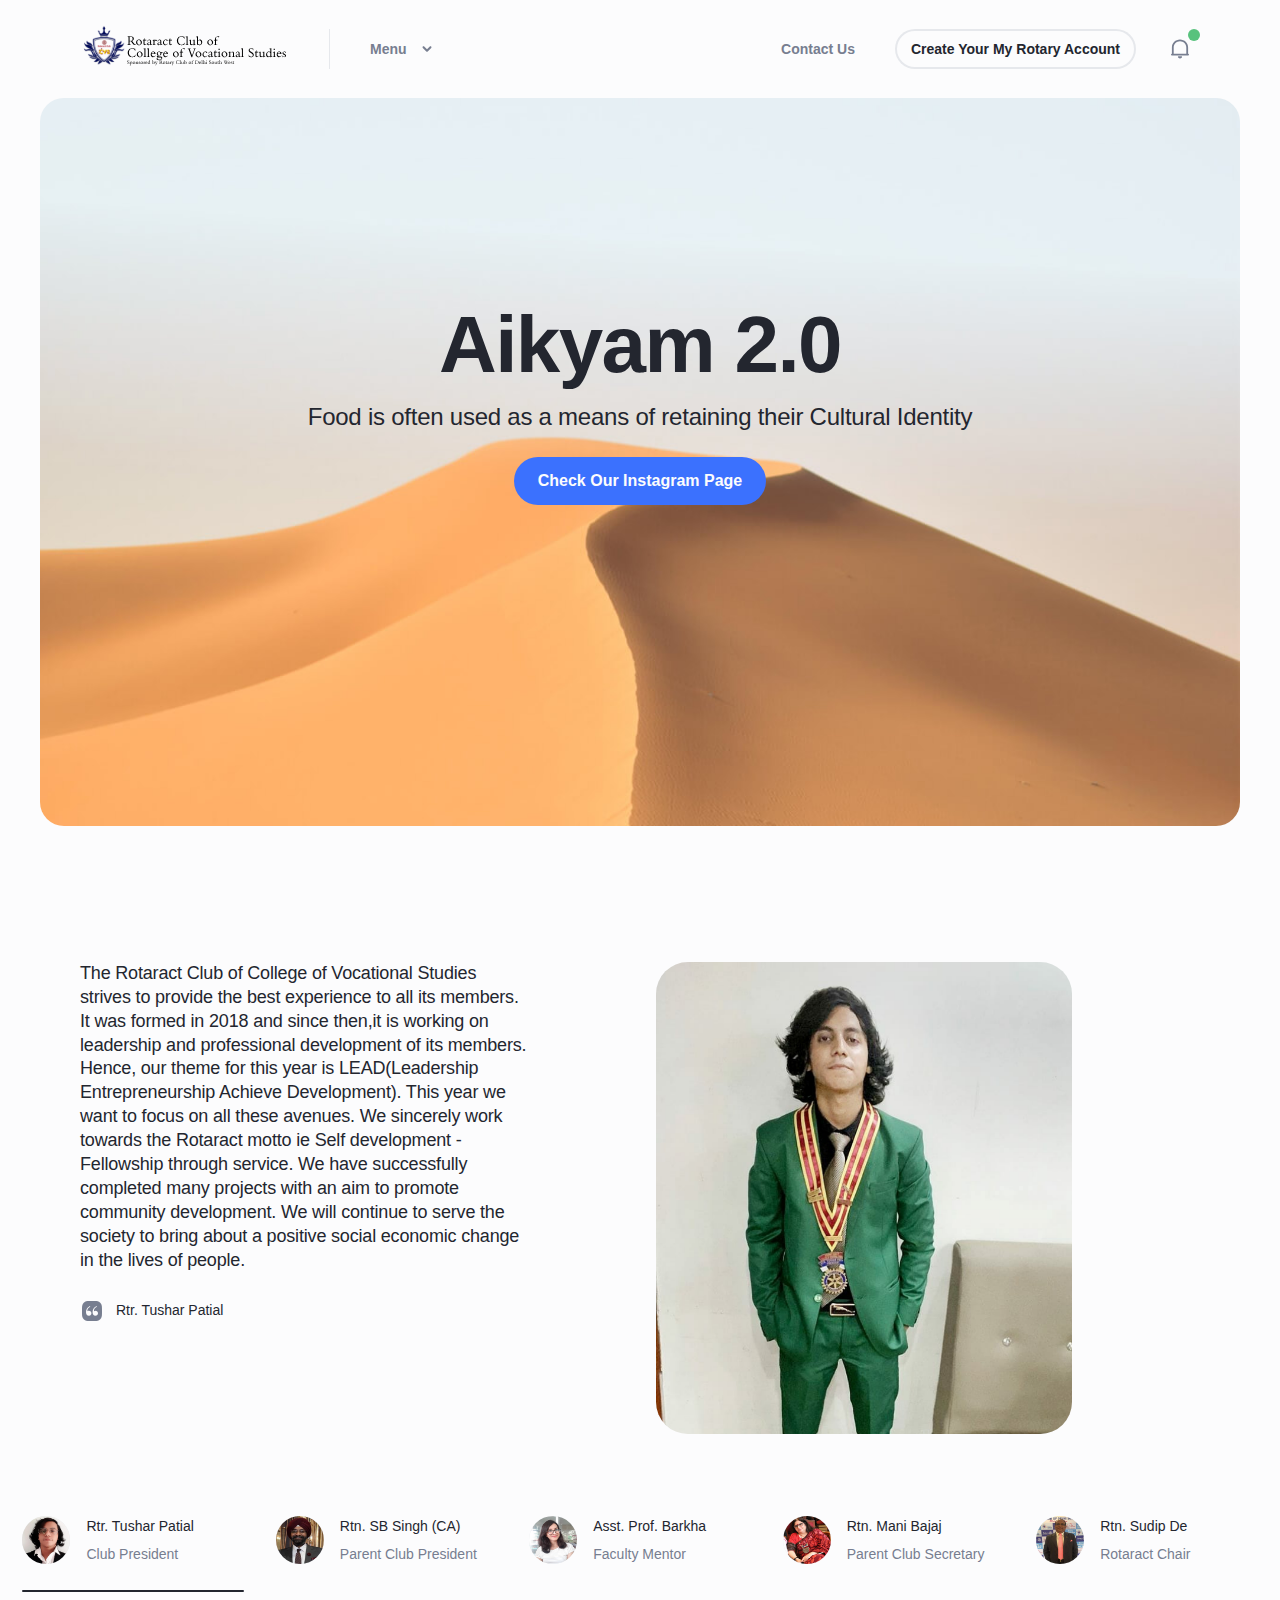
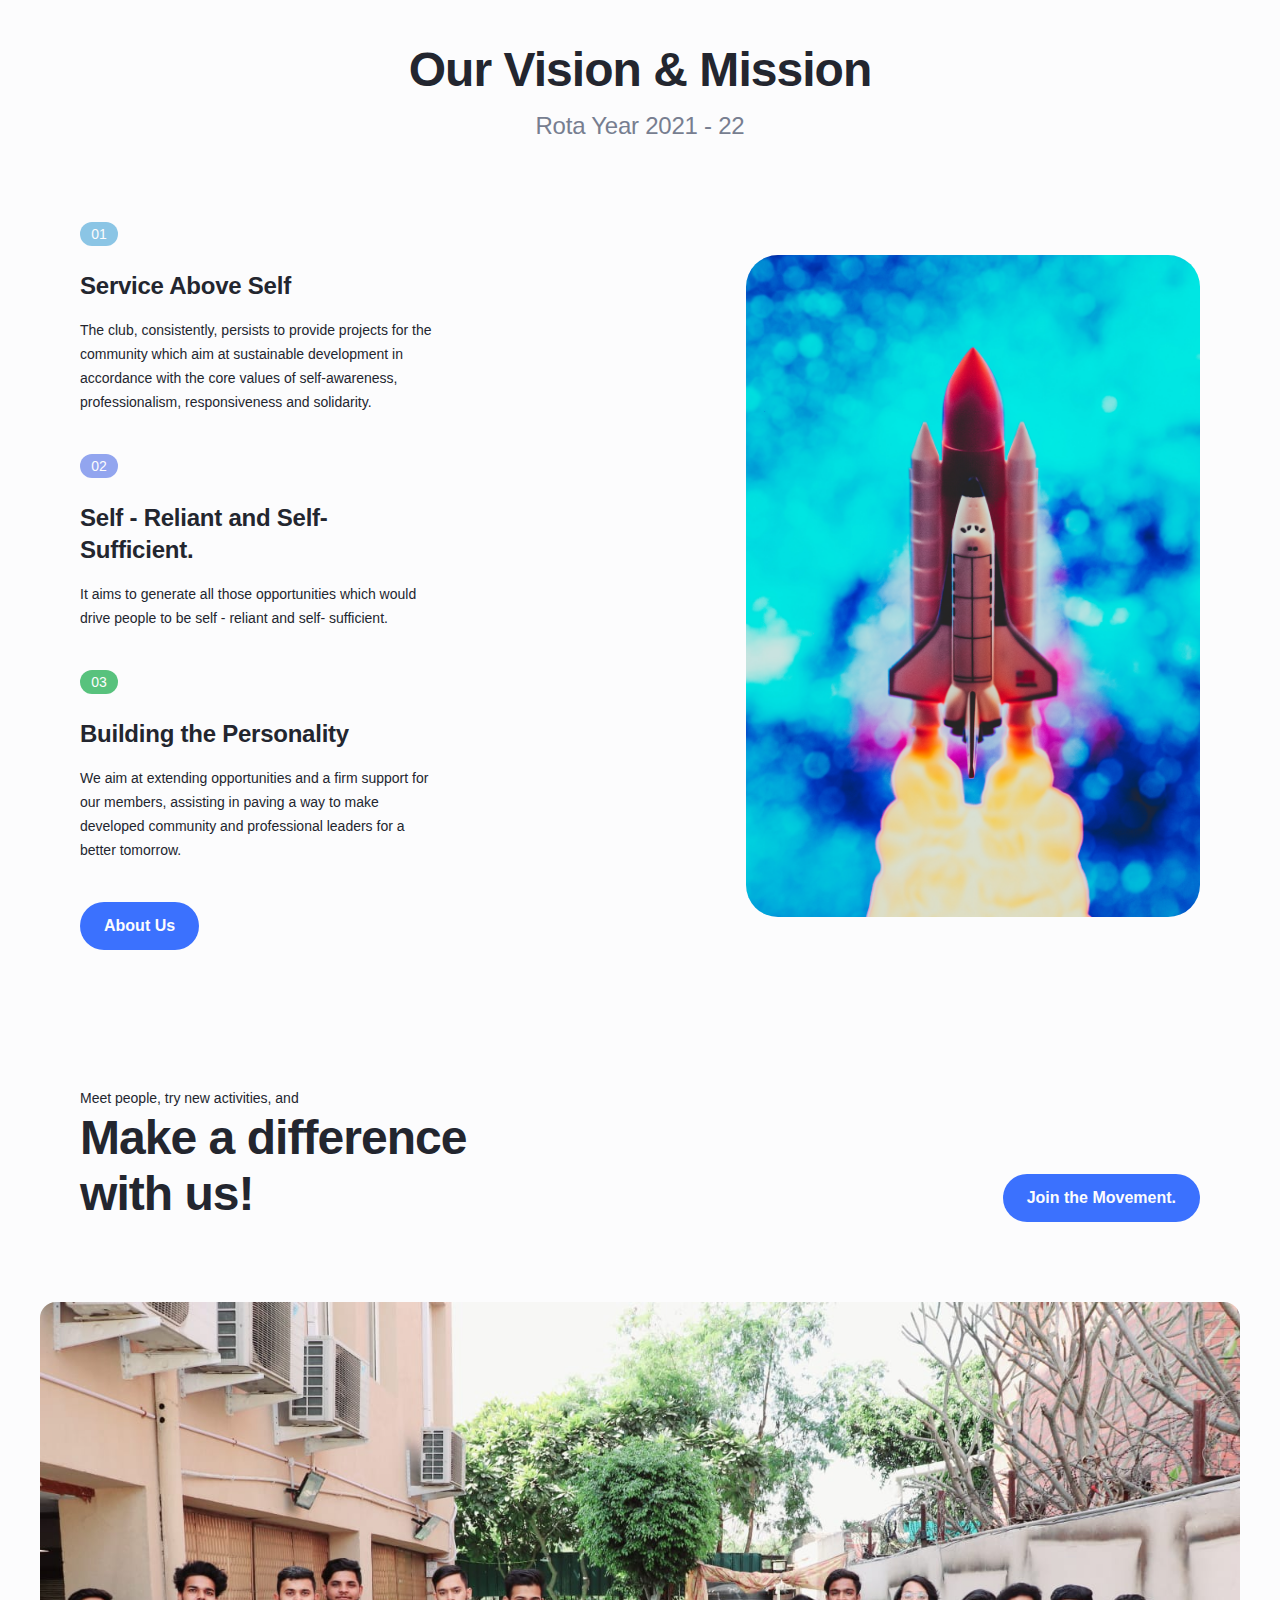
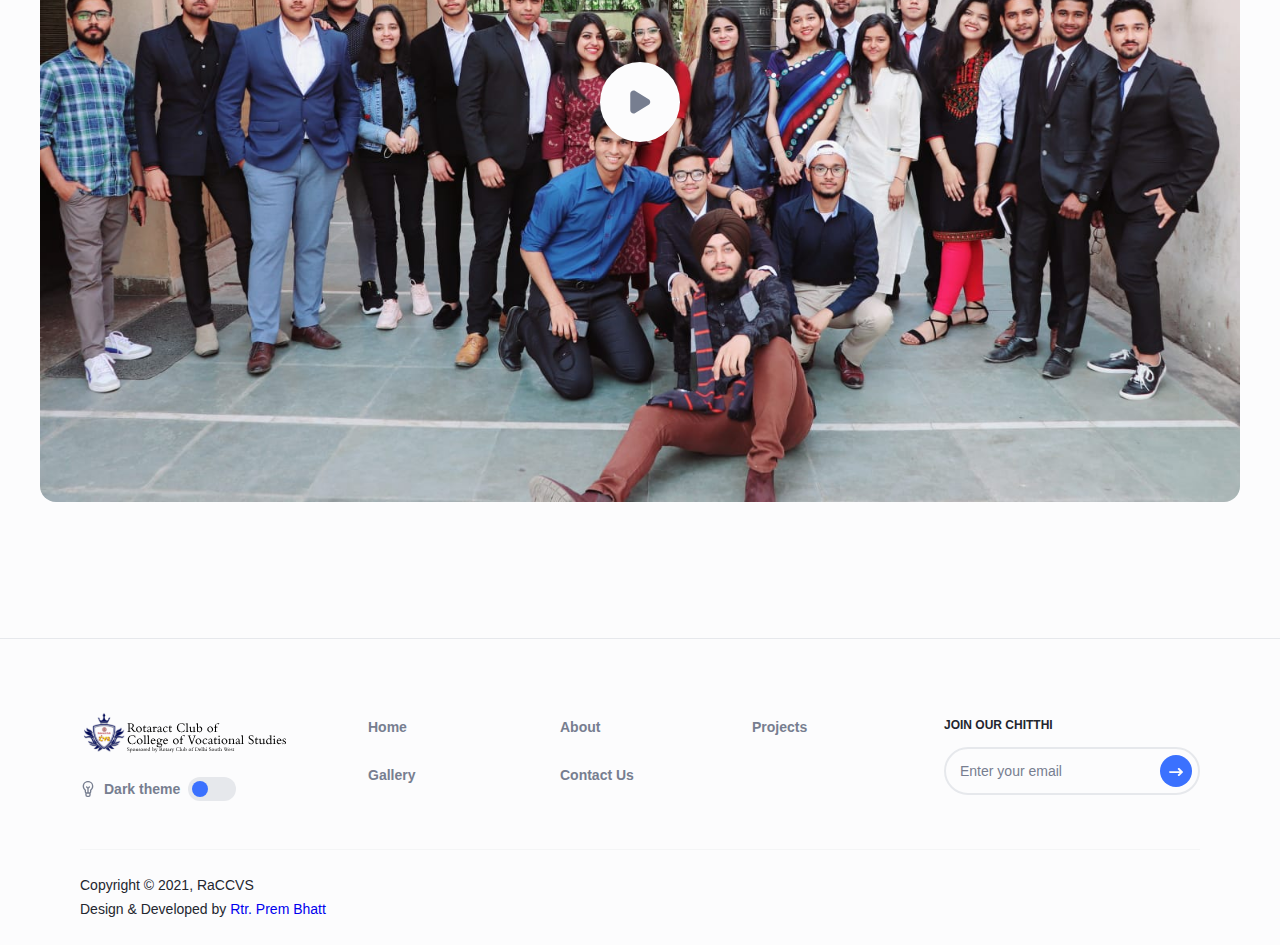
==== commit 8d2c0218: "Sudip" ====
--- a/index.html
+++ b/index.html
@@ -368,7 +368,7 @@
                                                 fill="#777E90"></path>
                                         </svg>
                                     </div>
-                                    <div class="testimonials__author">Rtn. Sudip Dee</div>
+                                    <div class="testimonials__author">Rtn. Sudip De</div>
 
                                 </div>
                             </div>
@@ -423,7 +423,7 @@
                     <a class="testimonials__link js-tabs-link" href="#" data-aos="animation-opacity">
                         <div class="testimonials__avatar"><img src="assets/img/sudeep.png" alt="Mansi"></div>
                         <div class="testimonials__group">
-                            <div class="testimonials__man">Rtn. Sudip Dee</div>
+                            <div class="testimonials__man">Rtn. Sudip De</div>
                             <div class="testimonials__position">Rotaract Chair </div>
                         </div>
                     </a>
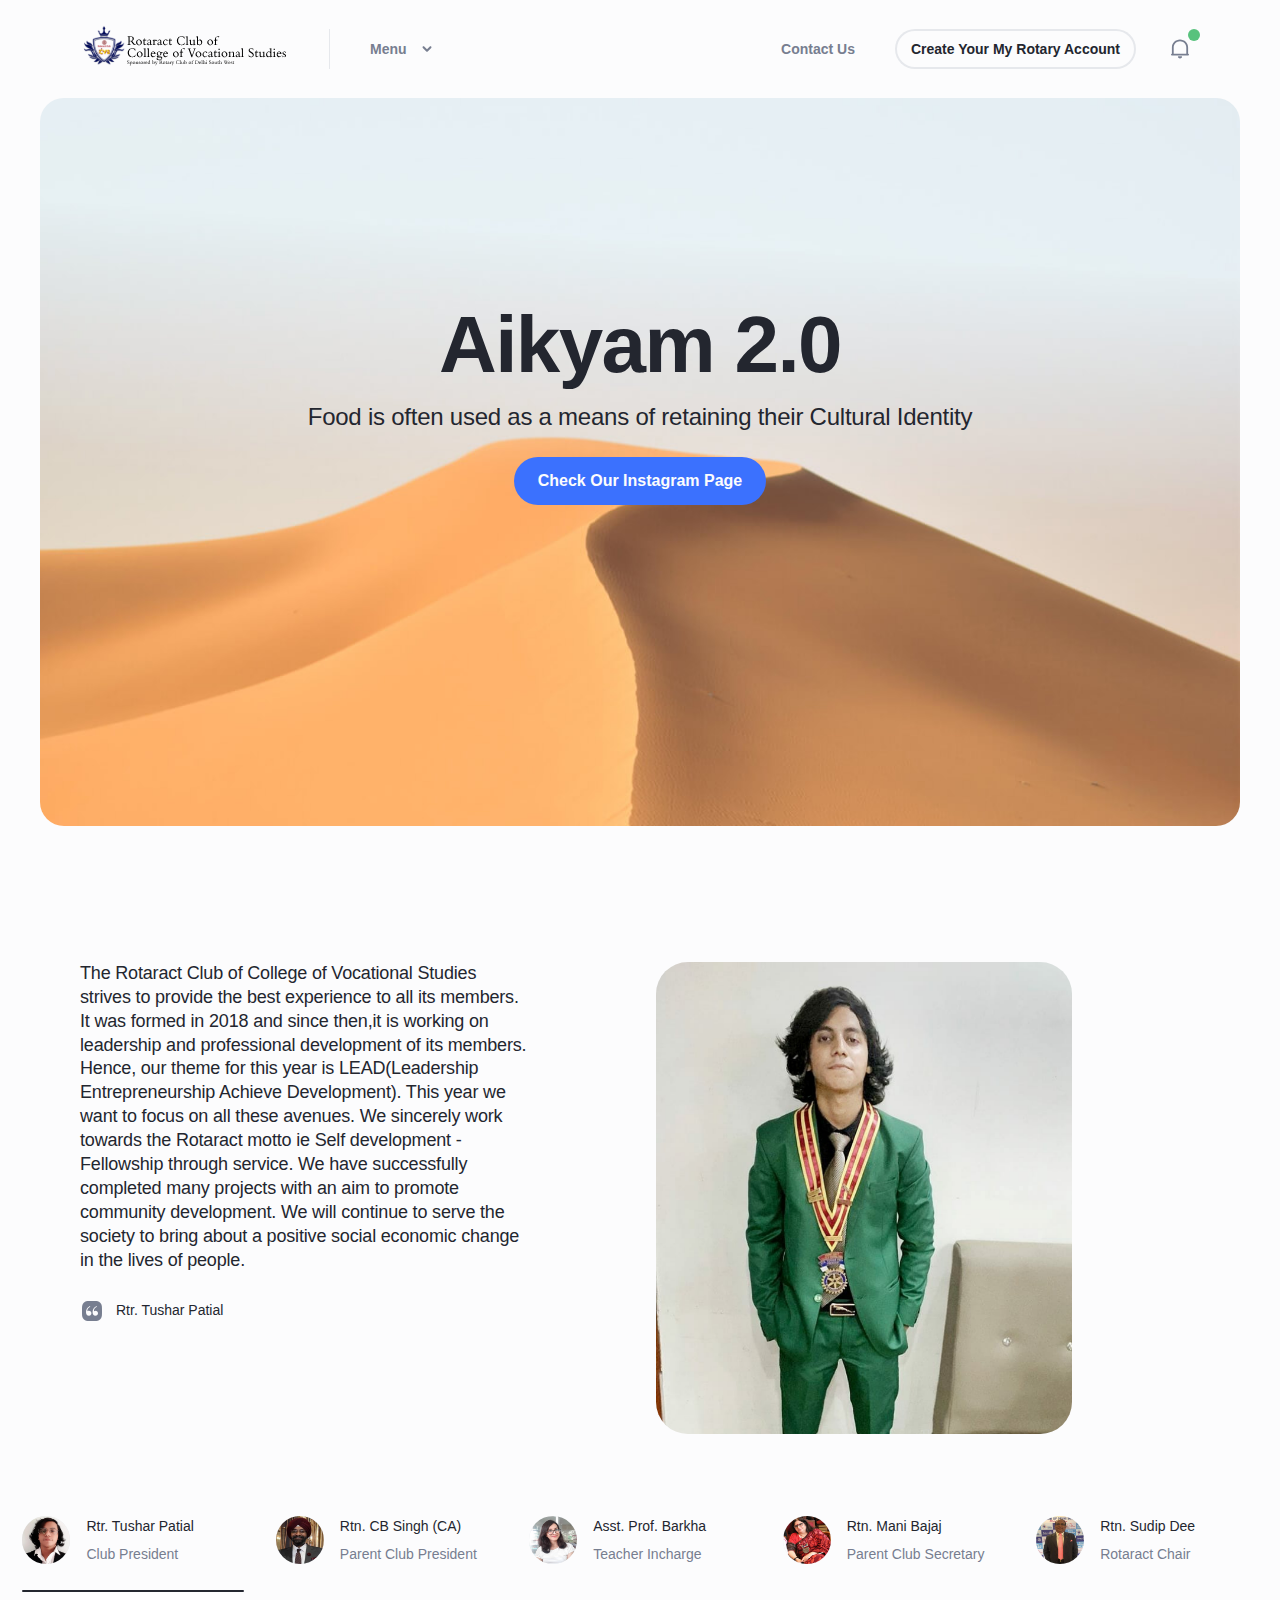
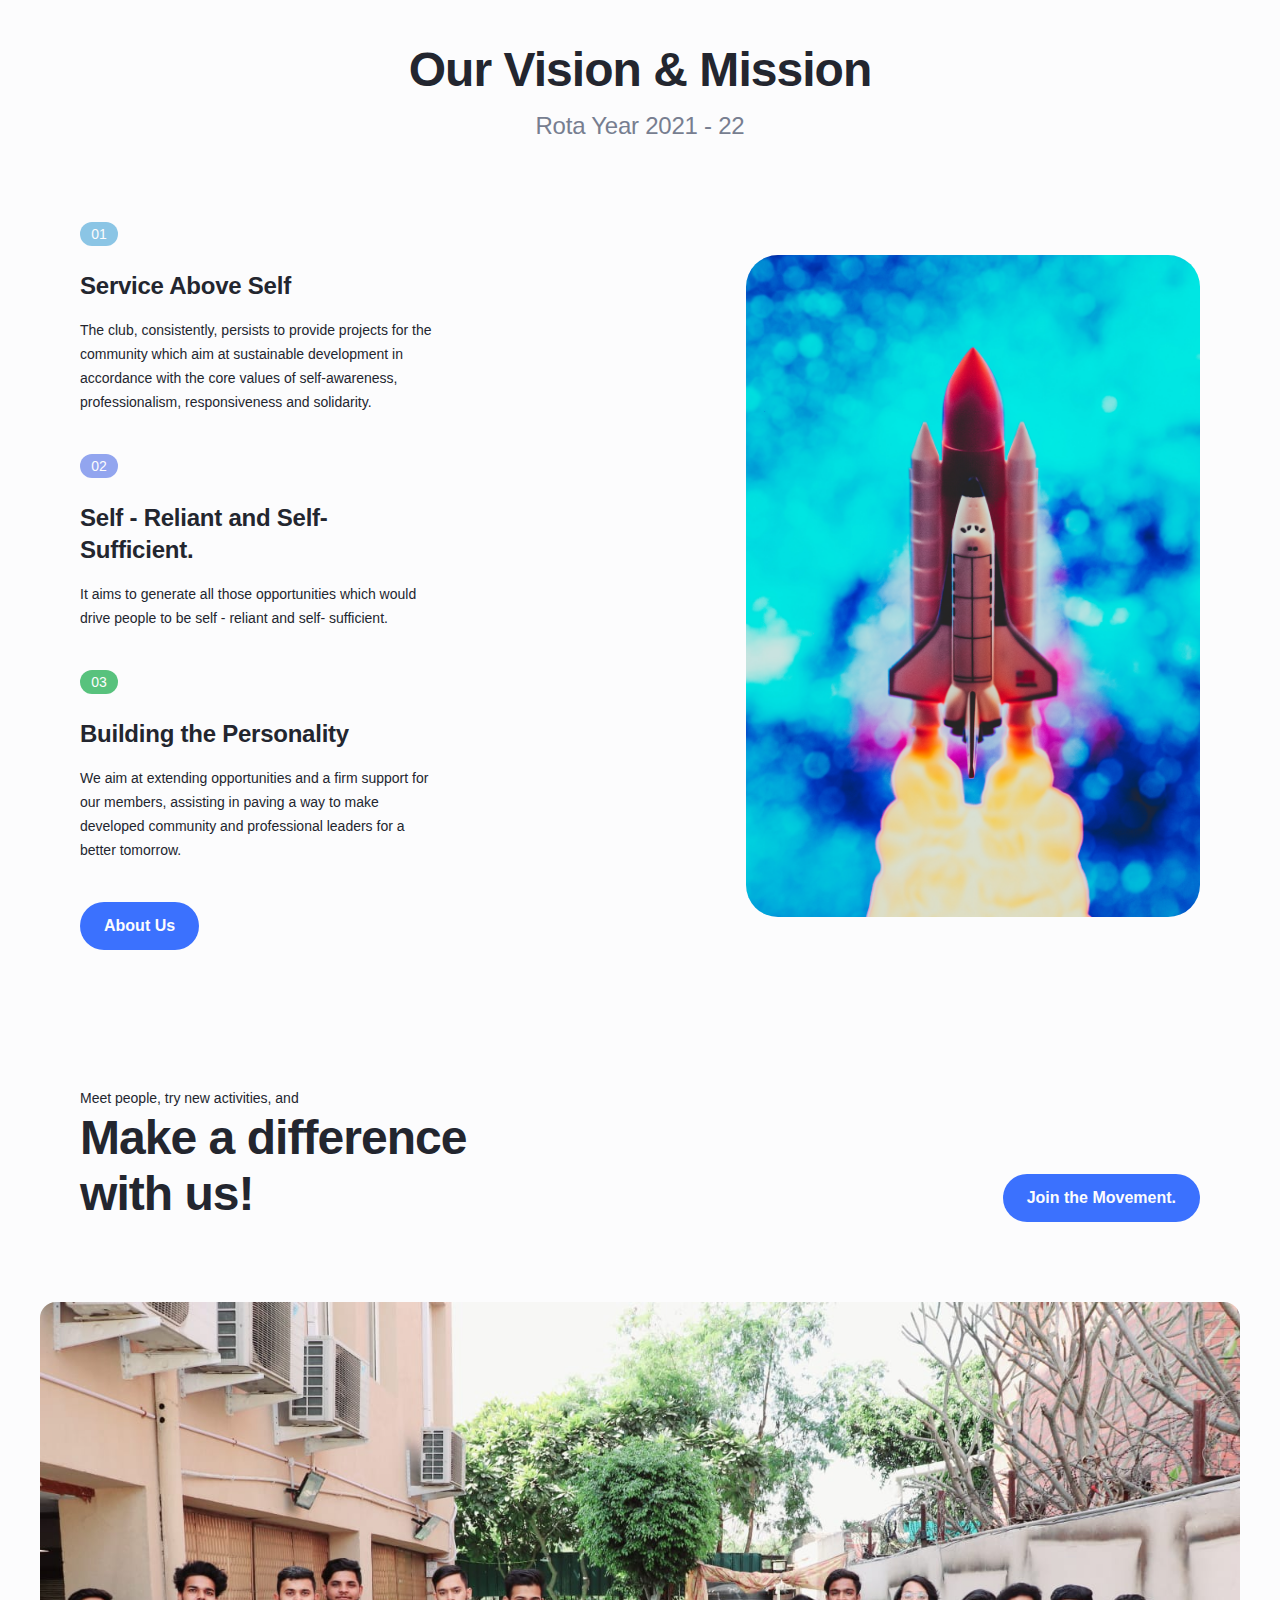
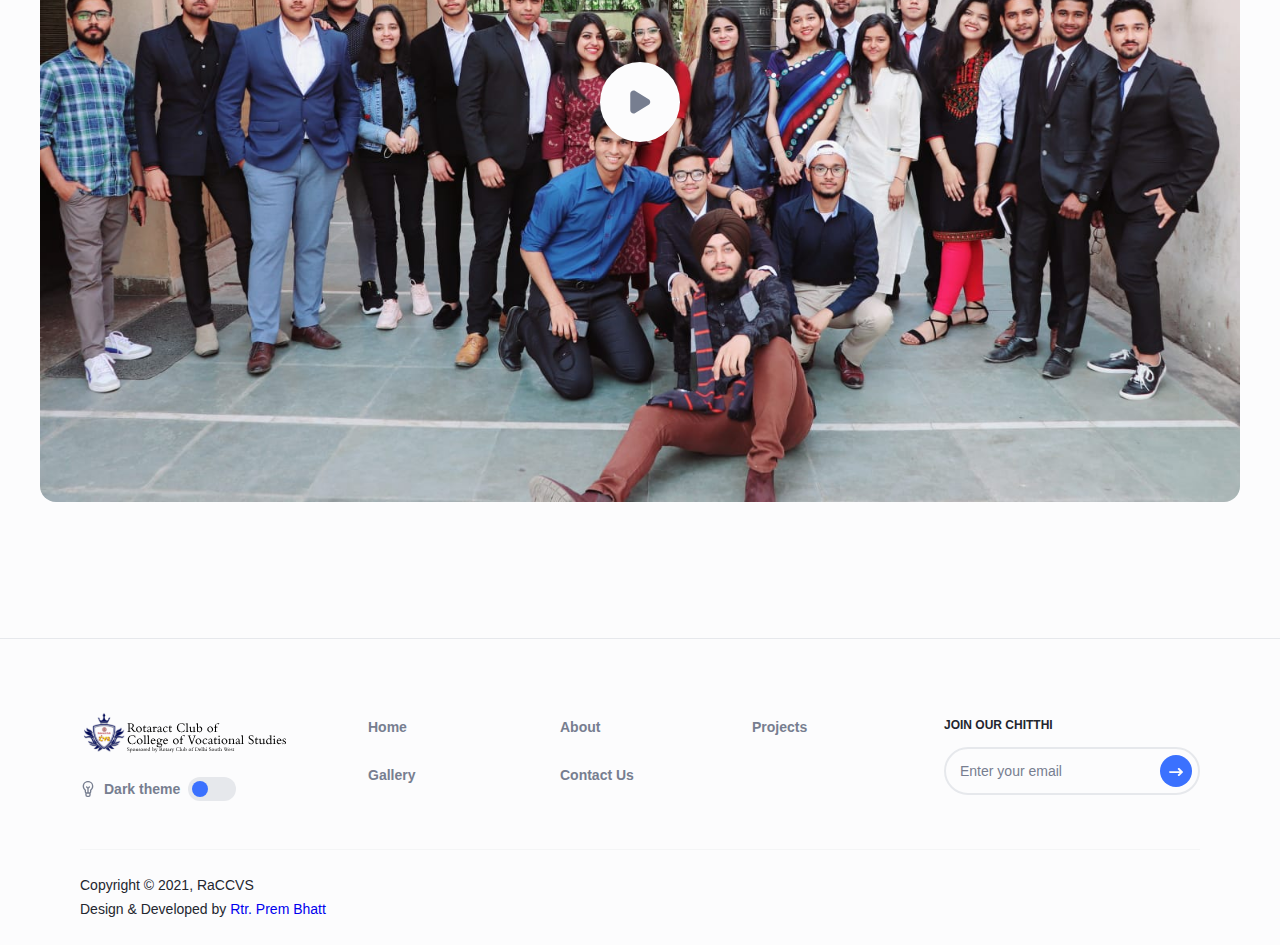
==== commit 90924935: "form" ====
--- a/index.html
+++ b/index.html
@@ -142,7 +142,7 @@
                             <h1 class="main__title hero">Aikyam 2.0</h1>
                             <div class="main__info info">Food is often used as a means of retaining their Cultural
                                 Identity</div>
-                            <a class="button main__button" href="https://instagram.com/rotaractclubofcvs?utm_medium=copy_link">Check Our Instagram Page</a>
+                            <a class="button main__button" href="category.html">Check Our Instagram Page</a>
                         </div>
                     </div>
 
@@ -226,7 +226,7 @@
                                                 fill="#777E90"></path>
                                         </svg>
                                     </div>
-                                    <div class="testimonials__author">Rtn. SB Singh (CA)</div>
+                                    <div class="testimonials__author">Rtn. CB Singh (CA)</div>
 
                                 </div>
                             </div>
@@ -368,7 +368,7 @@
                                                 fill="#777E90"></path>
                                         </svg>
                                     </div>
-                                    <div class="testimonials__author">Rtn. Sudip De</div>
+                                    <div class="testimonials__author">Rtn. Sudip Dee</div>
 
                                 </div>
                             </div>
@@ -402,7 +402,7 @@
                     <a class="testimonials__link js-tabs-link active" href="#" data-aos="animation-opacity">
                         <div class="testimonials__avatar"><img src="assets/img/sbsingh.png" alt="SB Singh"></div>
                         <div class="testimonials__group">
-                            <div class="testimonials__man">Rtn. SB Singh (CA)</div>
+                            <div class="testimonials__man">Rtn. CB Singh (CA)</div>
                             <div class="testimonials__position">Parent Club President</div>
                         </div>
                     </a>
@@ -410,7 +410,7 @@
                         <div class="testimonials__avatar"><img src="assets/img/barkha.png" alt="Teacher"></div>
                         <div class="testimonials__group">
                             <div class="testimonials__man">Asst. Prof. Barkha </div>
-                            <div class="testimonials__position">Faculty Mentor</div>
+                            <div class="testimonials__position">Teacher Incharge</div>
                         </div>
                     </a>
                     <a class="testimonials__link js-tabs-link" href="#" data-aos="animation-opacity">
@@ -423,7 +423,7 @@
                     <a class="testimonials__link js-tabs-link" href="#" data-aos="animation-opacity">
                         <div class="testimonials__avatar"><img src="assets/img/sudeep.png" alt="Mansi"></div>
                         <div class="testimonials__group">
-                            <div class="testimonials__man">Rtn. Sudip De</div>
+                            <div class="testimonials__man">Rtn. Sudip Dee</div>
                             <div class="testimonials__position">Rotaract Chair </div>
                         </div>
                     </a>
@@ -592,6 +592,7 @@
     <script src="assets/js/lib/simpleParallax.min.js"></script>
     <script src="assets/js/custom.js"></script>
     <script src="assets/js/style.js"></script>
+    <script async data-uid="1f861cd49b" src="https://upbeat-pioneer-2059.ck.page/1f861cd49b/index.js"></script>
 
     <!-- svg sprite-->
     <div style="display: none"><svg width="0" height="0">
@@ -963,4 +964,4 @@
         </svg>
 </body>
 
-</html>
+</html>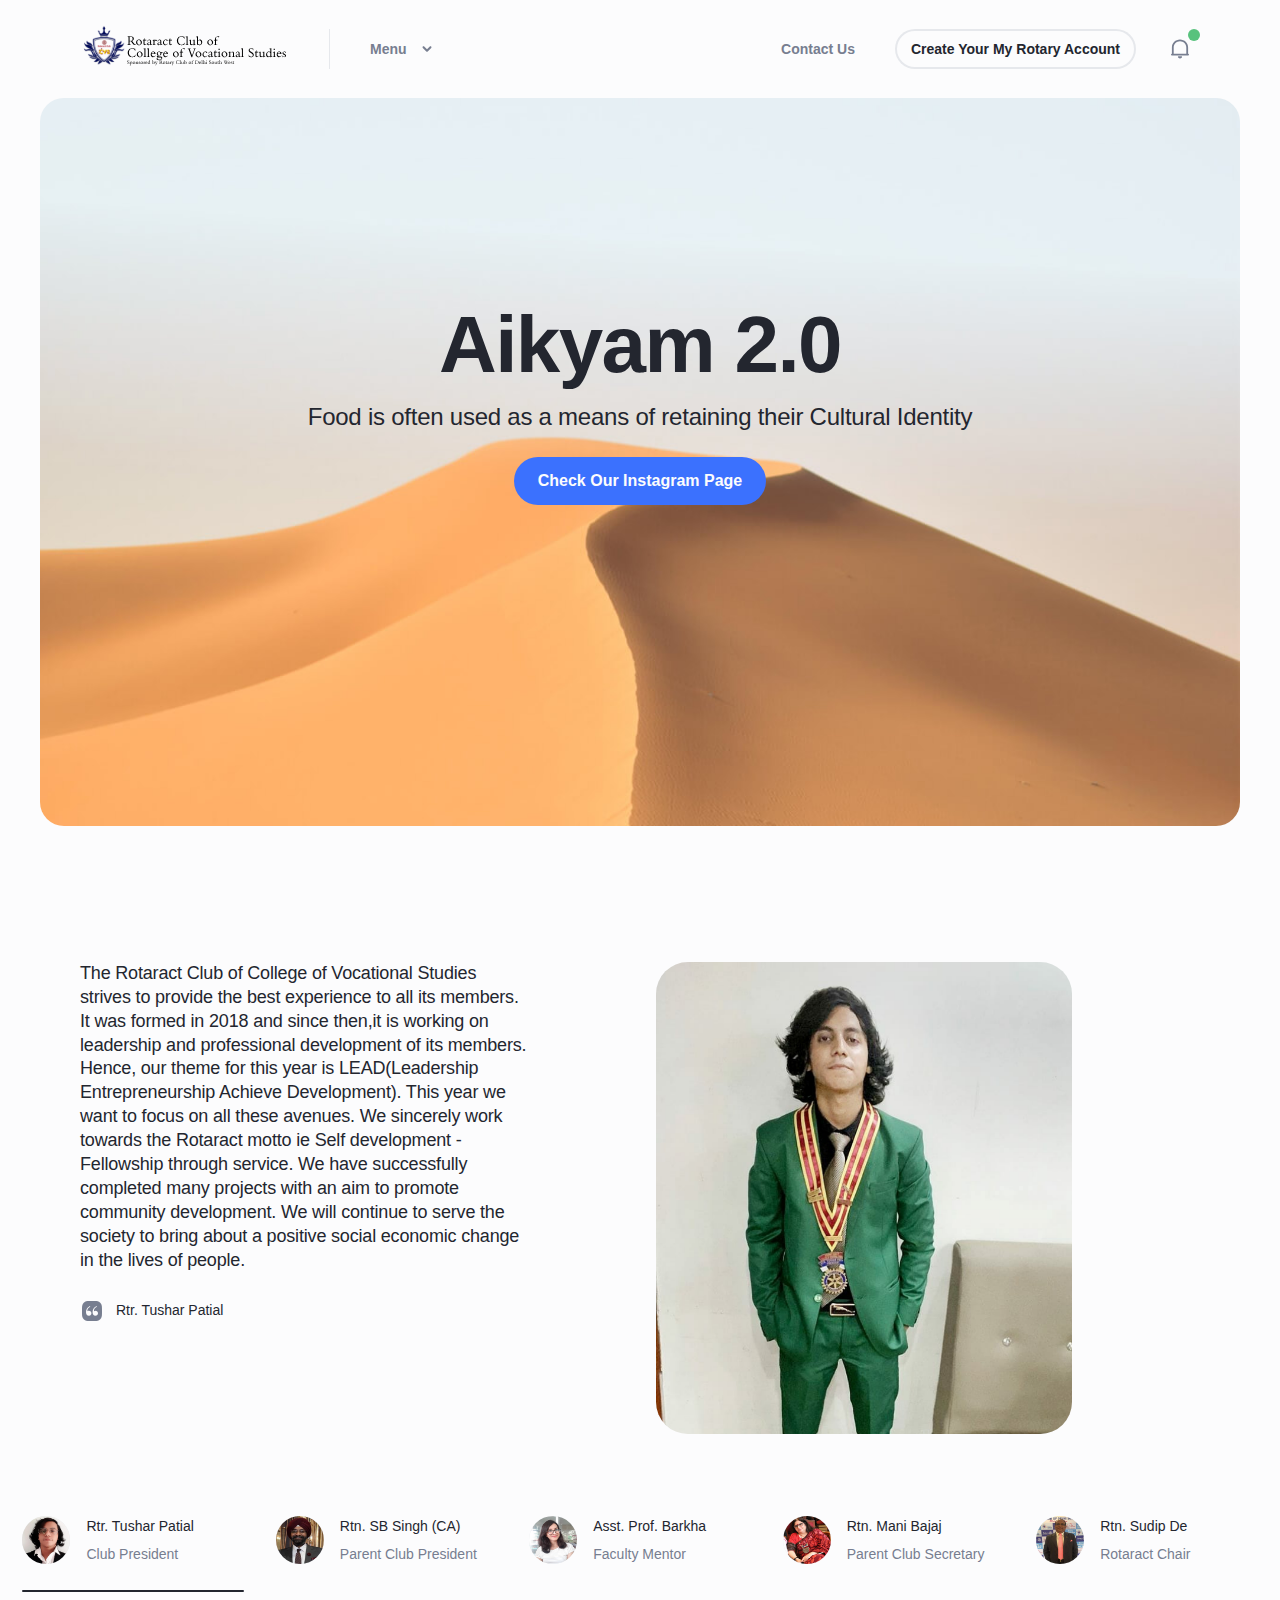
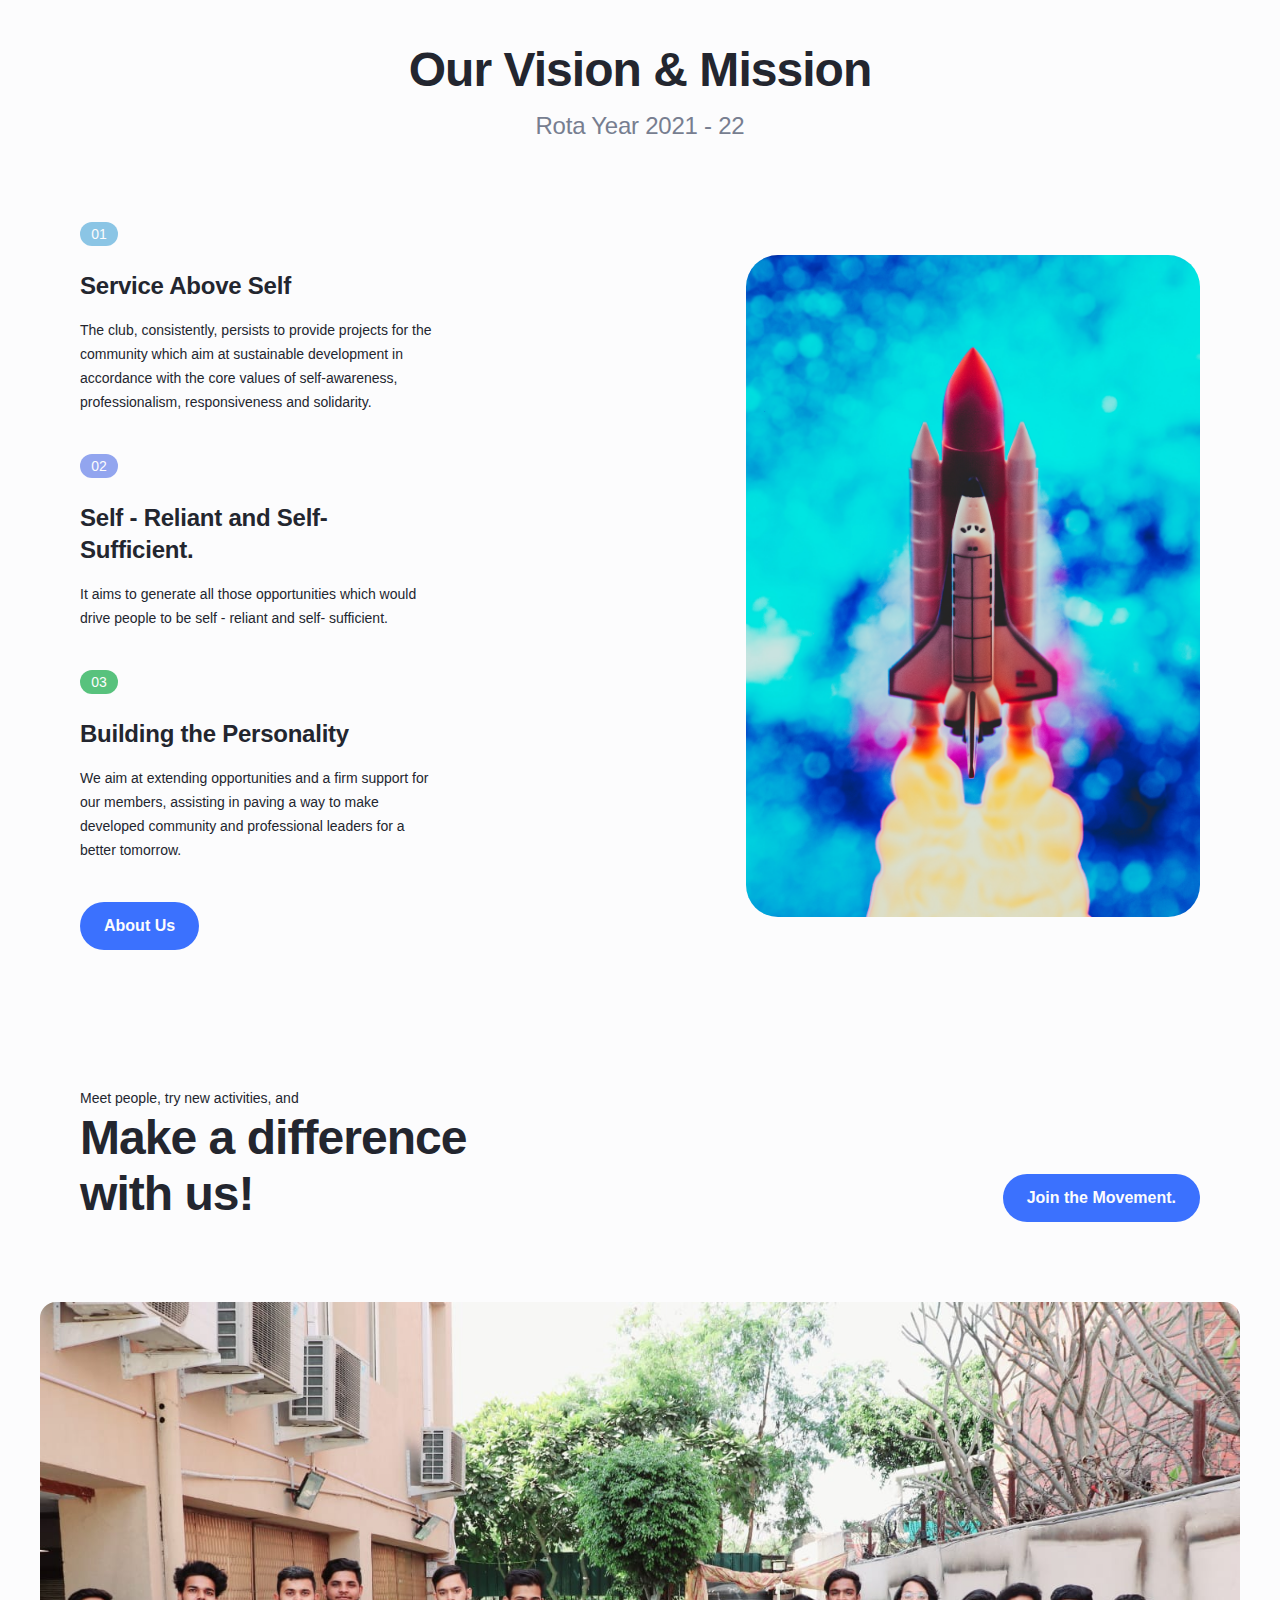
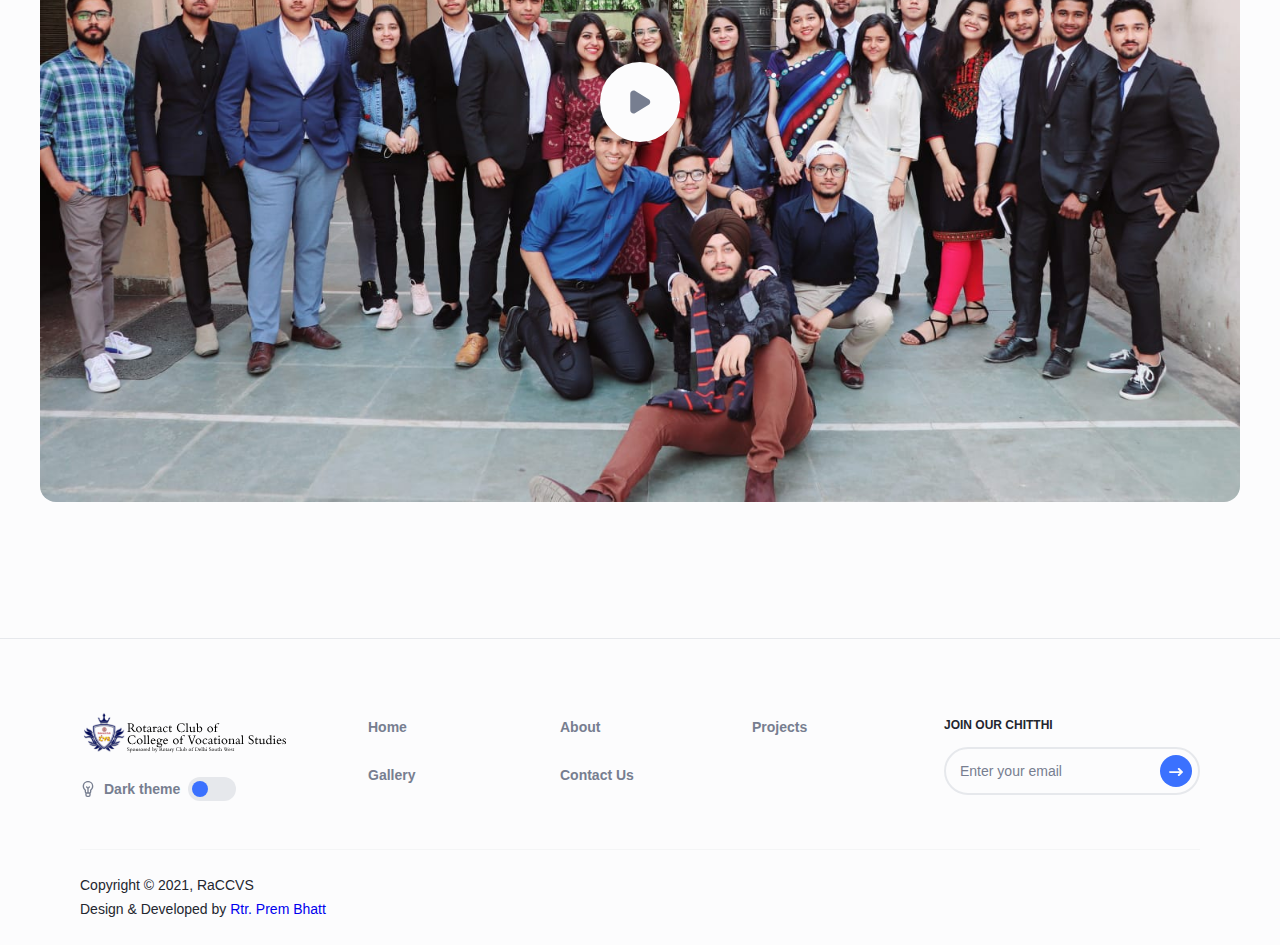
==== commit 8ac53492: "Merge branch 'main' of https://github.com/prembhatt1916/raccvs123.github.io" ====
--- a/index.html
+++ b/index.html
@@ -142,7 +142,7 @@
                             <h1 class="main__title hero">Aikyam 2.0</h1>
                             <div class="main__info info">Food is often used as a means of retaining their Cultural
                                 Identity</div>
-                            <a class="button main__button" href="category.html">Check Our Instagram Page</a>
+                            <a class="button main__button" href="https://instagram.com/rotaractclubofcvs?utm_medium=copy_link">Check Our Instagram Page</a>
                         </div>
                     </div>
 
@@ -226,7 +226,7 @@
                                                 fill="#777E90"></path>
                                         </svg>
                                     </div>
-                                    <div class="testimonials__author">Rtn. CB Singh (CA)</div>
+                                    <div class="testimonials__author">Rtn. SB Singh (CA)</div>
 
                                 </div>
                             </div>
@@ -368,7 +368,7 @@
                                                 fill="#777E90"></path>
                                         </svg>
                                     </div>
-                                    <div class="testimonials__author">Rtn. Sudip Dee</div>
+                                    <div class="testimonials__author">Rtn. Sudip De</div>
 
                                 </div>
                             </div>
@@ -402,7 +402,7 @@
                     <a class="testimonials__link js-tabs-link active" href="#" data-aos="animation-opacity">
                         <div class="testimonials__avatar"><img src="assets/img/sbsingh.png" alt="SB Singh"></div>
                         <div class="testimonials__group">
-                            <div class="testimonials__man">Rtn. CB Singh (CA)</div>
+                            <div class="testimonials__man">Rtn. SB Singh (CA)</div>
                             <div class="testimonials__position">Parent Club President</div>
                         </div>
                     </a>
@@ -410,7 +410,7 @@
                         <div class="testimonials__avatar"><img src="assets/img/barkha.png" alt="Teacher"></div>
                         <div class="testimonials__group">
                             <div class="testimonials__man">Asst. Prof. Barkha </div>
-                            <div class="testimonials__position">Teacher Incharge</div>
+                            <div class="testimonials__position">Faculty Mentor</div>
                         </div>
                     </a>
                     <a class="testimonials__link js-tabs-link" href="#" data-aos="animation-opacity">
@@ -423,7 +423,7 @@
                     <a class="testimonials__link js-tabs-link" href="#" data-aos="animation-opacity">
                         <div class="testimonials__avatar"><img src="assets/img/sudeep.png" alt="Mansi"></div>
                         <div class="testimonials__group">
-                            <div class="testimonials__man">Rtn. Sudip Dee</div>
+                            <div class="testimonials__man">Rtn. Sudip De</div>
                             <div class="testimonials__position">Rotaract Chair </div>
                         </div>
                     </a>
@@ -964,4 +964,4 @@
         </svg>
 </body>
 
-</html>+</html>
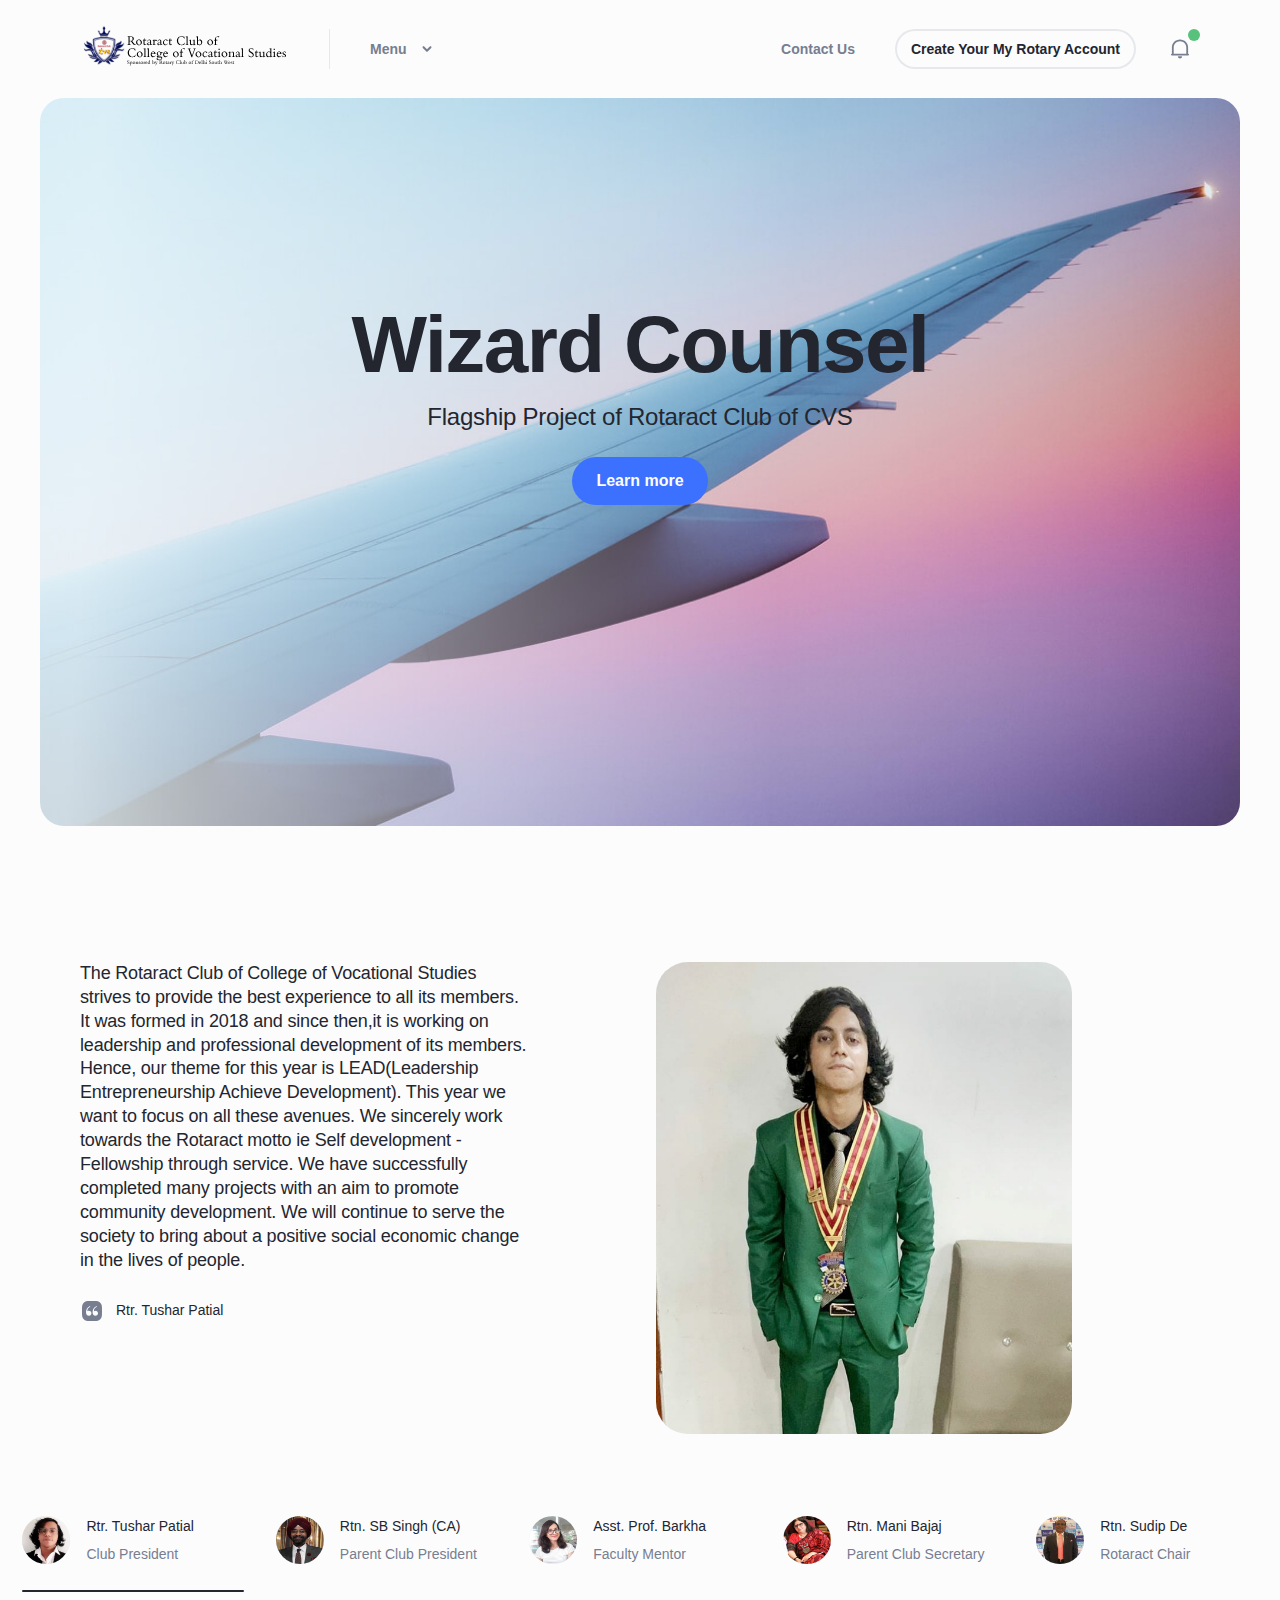
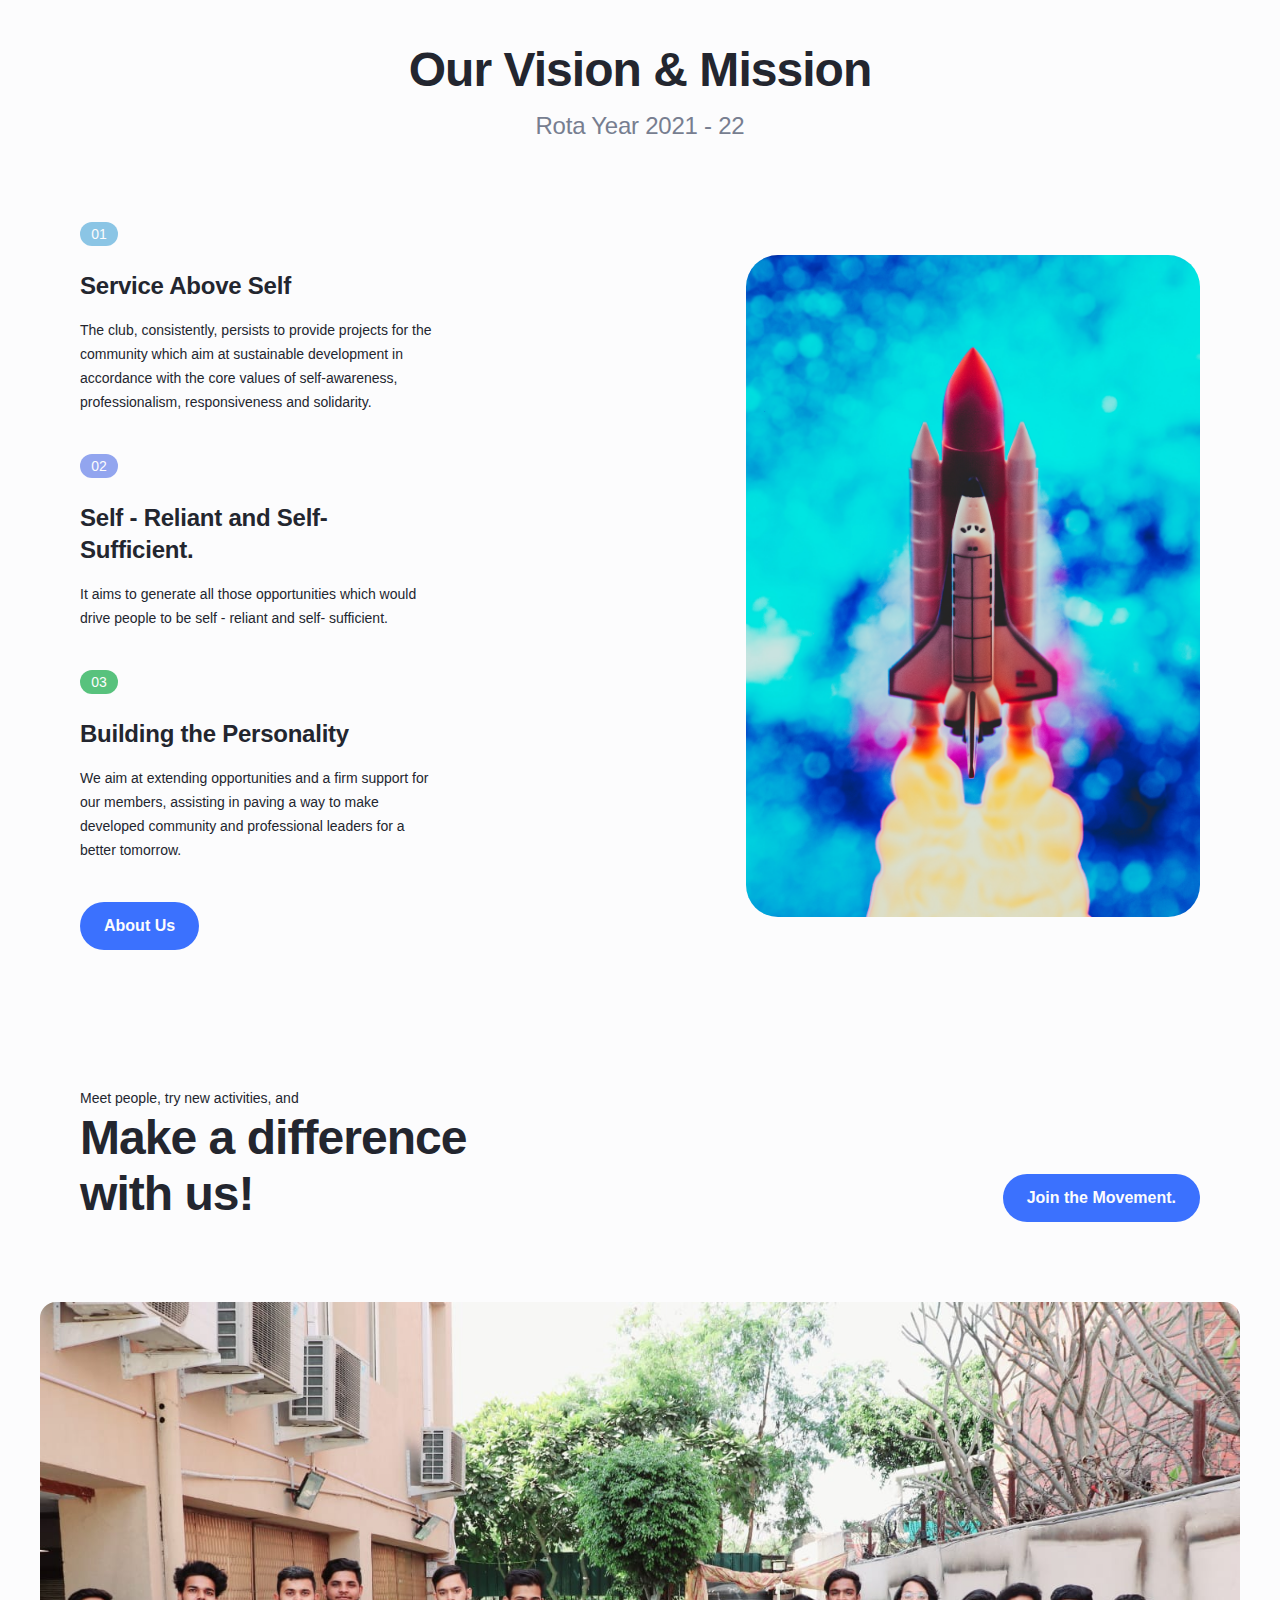
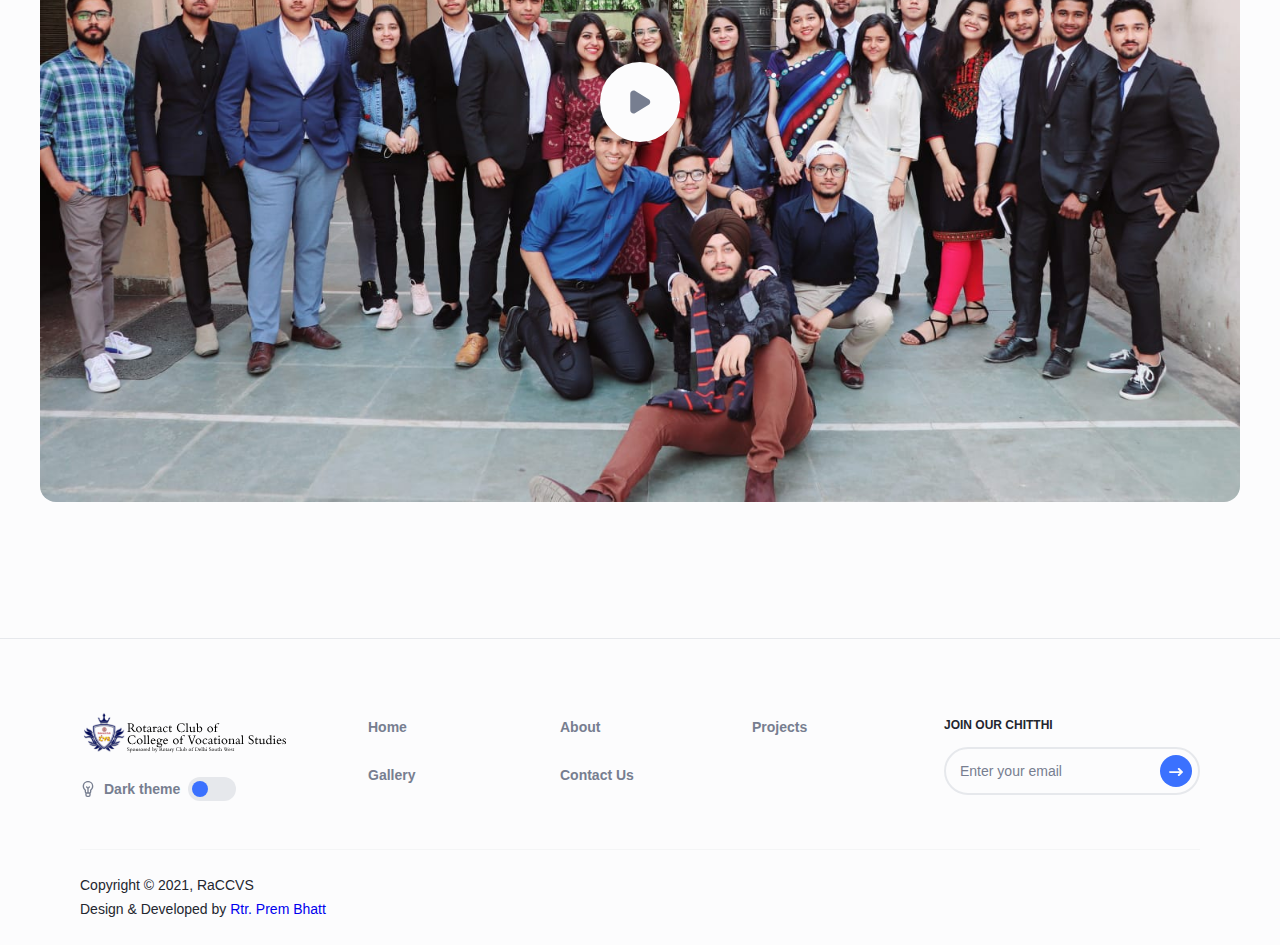
==== commit 493137ee: "maintenance 1" ====
--- a/index.html
+++ b/index.html
@@ -73,10 +73,10 @@
                                         <use xlink:href="#icon-location"></use>
                                     </svg>Meet Our Team
                                 </a>
-                                <a class="header__link" href="https://rotaractclubofcvs.substack.com/subscribe">
-                                    <svg class="icon icon-comment">
-                                        <use xlink:href="#icon-comment"></use>
-                                    </svg>Blog
+                                <a class="header__link" href="wizard.counsel.html">
+                                    <svg class="icon icon-flag">
+                                        <use xlink:href="#icon-flag"></use>
+                                    </svg>Wizard Counsel
                                 </a>
                                 <a class="header__link" href="gallery.html">
                                     <svg class="icon icon-image">
@@ -87,7 +87,7 @@
                             </div>
                         </div>
                     </div>
-                    <a class="header__item" href="mailto:rotaractclubofcvs@gmail.com">Contact Us</a>
+                    <a class="header__item" href="mailto:hello@rotaractclubofcvs.in">Contact Us</a>
                     <a class="button button-stroke button-small header__button"
                         href="https://my.rotary.org/en/signup">Create Your My Rotary Account</a>
                 </div>
@@ -101,25 +101,17 @@
                         <div class="header__title">Notification</div>
                         <div class="header__notifications">
 
-                            <a class="header__notification" href="https://www.instagram.com/rotaractclubofcvs/">
-                                <div class="header__avatar"><img src="assets/img/punit.jpeg" alt="Punit"></div>
-                                <div class="header__details">
-                                    <div class="header__subtitle">Rtr. Punit Kumar</div>
-                                    <div class="header__content">Learn more about Aikyam 2.0</div>
-                                    <div class="header__date">1 minute ago</div>
-                                    <div class="header__status" style="background-color: #3B71FE;"></div>
-                                </div>
-                            </a>
-
-                            <a class="header__notification" href="https://www.instagram.com/ar/268986765060876/">
+                            <a class="header__notification" href="https://wizard.rotaractclubofcvs.in">
                                 <div class="header__avatar"><img src="assets/img/prem.jpeg" alt="Prem Bhatt"></div>
                                 <div class="header__details">
                                     <div class="header__subtitle">Rtr. Prem Bhatt</div>
-                                    <div class="header__content">Check Our Instagram Filter</div>
-                                    <div class="header__date">2 hours ago</div>
+                                    <div class="header__content">Check Our Flagship Project </div>
+                                    <div class="header__date">1 minute ago</div>
                                     <div class="header__status" style="background-color: #3B71FE;"></div>
                                 </div>
                             </a>
+
+                            
                         </div>
                     </div>
                 </div>
@@ -135,14 +127,13 @@
                 <div class="main__center center">
                     <div class="main__preview">
                         <picture>
-                            <source media="(max-width: 767px)" srcSet="assets/img/main-pic-mobile-5.jpg"><img
-                                src="assets/img/main-pic-5.jpg" alt="Main">
+                            <source media="(max-width: 767px)" srcSet="assets/img/main-pic-mobile-3.jpg"><img
+                                src="assets/img/main-pic-3.jpg" alt="Flagship Project">
                         </picture>
                         <div class="main__wrap">
-                            <h1 class="main__title hero">Aikyam 2.0</h1>
-                            <div class="main__info info">Food is often used as a means of retaining their Cultural
-                                Identity</div>
-                            <a class="button main__button" href="https://instagram.com/rotaractclubofcvs?utm_medium=copy_link">Check Our Instagram Page</a>
+                            <h1 class="main__title hero">Wizard Counsel</h1>
+                            <div class="main__info info">Flagship Project of Rotaract Club of CVS</div>
+                            <a class="button main__button" href="">Learn more </a>
                         </div>
                     </div>
 
@@ -592,7 +583,7 @@
     <script src="assets/js/lib/simpleParallax.min.js"></script>
     <script src="assets/js/custom.js"></script>
     <script src="assets/js/style.js"></script>
-    <script async data-uid="1f861cd49b" src="https://upbeat-pioneer-2059.ck.page/1f861cd49b/index.js"></script>
+    
 
     <!-- svg sprite-->
     <div style="display: none"><svg width="0" height="0">
